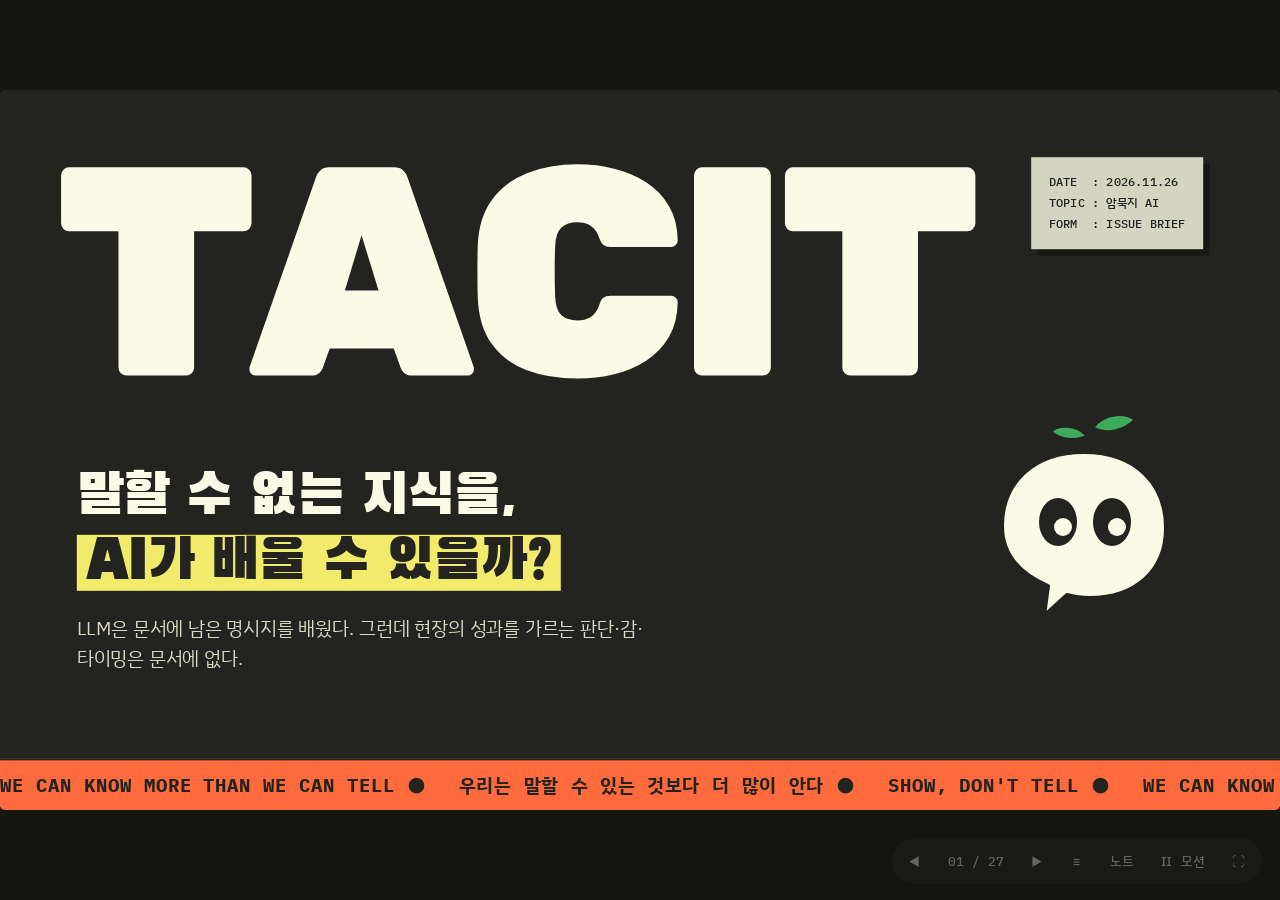
==== deck/index.html @ e3c7f5e5 "Add 암묵지 AI presentation deck 27-slide animated web deck with presenter controls, notes and design br" ====
<!doctype html>
<html lang="ko">
<head>
<meta charset="utf-8">
<meta name="viewport" content="width=device-width, initial-scale=1">
<title>암묵지 AI — 말할 수 없는 지식을 AI가 배울 수 있을까</title>
<link rel="preconnect" href="https://fonts.googleapis.com">
<link rel="preconnect" href="https://fonts.gstatic.com" crossorigin>
<link href="https://fonts.googleapis.com/css2?family=Black+Han+Sans&family=IBM+Plex+Mono:wght@400;500;600&family=IBM+Plex+Sans+KR:wght@400;500;700&family=Rubik:wght@800;900&display=swap" rel="stylesheet">
<link rel="stylesheet" href="deck.css">
</head>
<body>
<div class="frame"><main class="stage" id="stage">

<!-- ===================== 01 COVER ===================== -->
<section class="slide dark cover" aria-label="표지">
  <div class="word" aria-hidden="true"><span class="rise" style="--d:0">T</span><span class="rise" style="--d:1">A</span><span class="rise" style="--d:2">C</span><span class="rise" style="--d:3">I</span><span class="rise" style="--d:4">T</span></div>
  <div class="card pop" style="--d:6">DATE&nbsp;&nbsp;: 2026.11.26<br>TOPIC : 암묵지 AI<br>FORM&nbsp;&nbsp;: ISSUE BRIEF</div>
  <div class="title rise" style="--d:5">
    <h1>말할 수 없는 지식을,<br><span class="hl">AI가 배울 수 있을까?</span></h1>
    <p>LLM은 문서에 남은 명시지를 배웠다. 그런데 현장의 성과를 가르는 판단·감·타이밍은 문서에 없다.</p>
  </div>
  <div class="m ambient bob" data-mascot="cream"></div>
  <div class="ticker"><div class="track ambient marquee">
    <span>WE CAN KNOW MORE THAN WE CAN TELL ●</span><span>우리는 말할 수 있는 것보다 더 많이 안다 ●</span><span>SHOW, DON'T TELL ●</span><span>WE CAN KNOW MORE THAN WE CAN TELL ●</span><span>우리는 말할 수 있는 것보다 더 많이 안다 ●</span><span>SHOW, DON'T TELL ●</span>
  </div></div>
  <aside class="notes"><p><b>여는 말 (1분)</b> — “오늘은 ‘말로 할 수 없는 지식’ 이야기입니다. 자전거 타는 법을 글로만 배울 수 있을까요?”</p><p>캐릭터 ‘무언이’는 입이 없는 말풍선입니다. 알지만 말하지 못하는 지식을 상징합니다.</p><p>→ / Space 로 진행, M 목차, N 노트, P 모션 정지.</p></aside>
</section>

<!-- ===================== 02 MAP ===================== -->
<section class="slide" id="map" data-ch="INDEX" data-cc="var(--ink)" aria-label="목차">
  <div class="kicker rise">INDEX — 타일을 누르면 해당 챕터로 이동합니다</div>
  <h2 class="h2 rise" style="--d:1">오늘의 지도</h2>
  <div class="map-grid">
    <button class="tile rise" style="--d:2;background:var(--green)" data-go="6"><span class="num">01 · CONCEPT</span><span data-icon="book"></span><span class="nm">개념</span><span class="ds">명시지 vs 암묵지, SECI</span><span class="pg">p.06</span></button>
    <button class="tile rise" style="--d:3;background:var(--orange)" data-go="9"><span class="num">02 · WHY NOW</span><span data-icon="drop"></span><span class="nm">왜 지금</span><span class="ds">LLM의 네 가지 한계</span><span class="pg">p.09</span></button>
    <button class="tile rise" style="--d:4;background:var(--yellow)" data-go="12"><span class="num">03 · CASES</span><span data-icon="hand"></span><span class="nm">사례</span><span class="ds">도요타·참치·도예·용접</span><span class="pg">p.12</span></button>
    <button class="tile rise" style="--d:5;background:var(--sky)" data-go="17"><span class="num">04 · VOICES</span><span data-icon="quote"></span><span class="nm">발언</span><span class="ds">나델라·김준하·Autor</span><span class="pg">p.17</span></button>
    <button class="tile rise" style="--d:6;background:var(--plum);color:var(--cream)" data-go="19"><span class="num">05 · CRITIQUE</span><span data-icon="warn"></span><span class="nm">비판</span><span class="ds">‘캡처’라는 말을 의심하기</span><span class="pg">p.19</span></button>
    <button class="tile rise" style="--d:7;background:var(--blue);color:var(--cream)" data-go="22"><span class="num">06 · CLASSROOM</span><span data-icon="board"></span><span class="nm">교실</span><span class="ds">교사의 암묵지와 AI</span><span class="pg">p.22</span></button>
    <button class="tile rise" style="--d:8;background:var(--sage)" data-go="25"><span class="num">07 · WRAP-UP</span><span data-icon="flag"></span><span class="nm">정리</span><span class="ds">영상 가이드 · 미확인 · 요약</span><span class="pg">p.25</span></button>
    <button class="tile rise" style="--d:9;background:var(--ink);color:var(--cream)" data-go="3"><span class="num">00 · START</span><span style="position:absolute;top:14px;right:18px;width:96px" data-mascot="cream"></span><span class="nm">처음부터</span><span class="ds">읽는 법 · 폴라니 · 숫자</span><span class="pg">p.03</span></button>
  </div>
  <aside class="notes"><p>목차는 언제든 <b>M</b> 키나 상단 ‘≡ 목차’ 버튼으로 돌아올 수 있습니다. 질의응답 때 원하는 챕터로 바로 점프하세요.</p></aside>
</section>

<!-- ===================== 03 THREE LAYERS ===================== -->
<section class="slide" data-ch="00 읽는 법" data-cc="var(--ink)" aria-label="세 층위">
  <div class="kicker rise">HOW TO READ</div>
  <h2 class="h2 rise" style="--d:1">먼저, <span class="hl">세 층위</span>를 섞지 마세요</h2>
  <p class="lead rise" style="--d:2;margin-top:14px">‘암묵지 AI’는 아직 표준 학술 용어가 아닙니다. 같은 말이 세 가지 다른 것을 가리킵니다.</p>
  <div class="vcards tall" style="grid-template-columns:repeat(3,1fr);margin-top:30px">
    <div class="vcard" data-step="1"><span class="no">01</span><span class="lab">IDEA</span><div data-icon="book"></div><h3>철학·경영학의 개념</h3><p>폴라니의 ‘말할 수 없는 앎’, 노나카의 SECI 지식경영 모델.</p></div>
    <div class="vcard" data-step="2"><span class="no">02</span><span class="lab">PRODUCT</span><div data-icon="tag"></div><h3>기업 제품·마케팅 카테고리</h3><p>전문가 노하우를 SOP·플레이북으로 바꾼다는 지식 플랫폼들.</p></div>
    <div class="vcard" data-step="3"><span class="no">03</span><span class="lab">LEARNING</span><div data-icon="robot"></div><h3>기계학습의 문제</h3><p>로봇이 시범·영상·센서 데이터로 ‘하는 법’을 배우는 기술.</p></div>
  </div>
  <div class="foot" data-step="4" style="margin-top:26px"><span class="mono" style="font-size:16px;letter-spacing:.1em">이 발표의 출처 표기 →</span><span class="chip v-res">연구</span><span class="chip v-news">보도</span><span class="chip v-self">회사 발표</span><span class="chip v-unk">미확인</span></div>
  <aside class="notes"><p>이 발표 전체에서 가장 중요한 안전장치입니다. “암묵지 AI”라는 말을 들으면 <b>지금 어느 층위 이야기인지</b>부터 묻게 하세요.</p><p>칩 네 가지는 이후 모든 수치·사례 옆에 붙습니다. 특히 노란 ‘회사 발표’는 독립 검증이 없다는 뜻입니다.</p></aside>
</section>

<!-- ===================== 04 POLANYI BILLBOARD ===================== -->
<section class="slide bill" data-ch="00 출발점" data-cc="var(--orange)" aria-label="폴라니">
  <div class="cloud ambient drift" style="top:120px;width:200px;height:54px;animation-delay:-4s"></div>
  <div class="cloud ambient drift" style="top:210px;width:130px;height:40px;animation-delay:-15s;animation-duration:34s"></div>
  <div class="wall"></div>
  <div class="leg" style="left:330px"></div><div class="leg" style="left:880px"></div>
  <div class="ground"></div>
  <div class="poster pop">
    <div class="mono" style="font-size:15px;letter-spacing:.14em;margin-bottom:22px">POLANYI · 1966 · THE TACIT DIMENSION</div>
    <div class="q">“우리는 말할 수 있는 것보다<br>더 많이 안다.”</div>
    <div class="en">We can know more than we can tell.</div>
    <div class="by">— Michael Polanyi</div>
    <div class="m" data-mascot="ink"></div>
  </div>
  <div class="side">
    <div class="note-card" data-step="1"><span class="k">EXAMPLE</span>얼굴 알아보기, 자전거 타기 — <b>할 수는 있지만</b> 규칙으로 다 설명할 수 없는 능력.</div>
    <div class="note-card" data-step="2"><span class="k">POLANYI'S PARADOX</span>경제학자 <b>David Autor</b>가 2014년 ‘폴라니의 역설’로 명명. 자동화가 왜 어려운 일이 있는지 설명하는 틀. <br><span class="chip v-res" style="margin-top:10px">연구 · NBER WP20485</span></div>
  </div>
  <aside class="notes"><p>질문 던지기: “지금 여기서 자전거 타는 법을 말로만 설명해 보실 분?” 말로 하면 ‘균형을 잡는다’ 정도밖에 안 나옵니다.</p><p>이것이 모든 논의의 출발점입니다. LLM은 ‘말해진 것’을 배웠습니다.</p></aside>
</section>

<!-- ===================== 05 STATS ===================== -->
<section class="slide" data-ch="00 지형" data-cc="var(--orange)" aria-label="숫자 네 개">
  <div class="kicker rise">THE LANDSCAPE IN 4 NUMBERS</div>
  <h2 class="h2 rise" style="--d:1">숫자 네 개로 보는 지형 — <span style="opacity:.55">출처 수준과 함께</span></h2>
  <div class="stats">
    <div class="stat" data-step="1" style="background:var(--orange)"><span class="mono" style="font-size:14px;letter-spacing:.12em">TRANSFER</span><div class="big">+34%</div><p>생성형 AI 도입 후 <b>초보 상담사</b>의 시간당 해결 건수 증가. 숙련자는 미미.</p><div class="who">Brynjolfsson 외 · 상담원 5,179명</div><span class="chip v-res">연구 · 시사적 증거</span></div>
    <div class="stat" data-step="2" style="background:var(--sky)"><span class="mono" style="font-size:14px;letter-spacing:.12em">PEAK DATA</span><div class="big">2028</div><p>공개 텍스트 재고와 학습 수요가 만나는 <b>중간값</b> (범위 2026–2032).</p><div class="who">Epoch AI · 약 300조 토큰 추정</div><span class="chip v-res">연구 · 추정</span></div>
    <div class="stat" data-step="3" style="background:var(--yellow)"><span class="mono" style="font-size:14px;letter-spacing:.12em">CRAFT</span><div class="big">85%</div><p>참치 감정 AI와 <b>인간 검사자</b>의 판정 일치율.</p><div class="who">TUNA SCOPE · 2019 PoC</div><span class="chip v-self">회사 발표 · 독립검증 없음</span></div>
    <div class="stat" data-step="4" style="background:var(--sage)"><span class="mono" style="font-size:14px;letter-spacing:.12em">SCALE</span><div class="big">800<small>명</small></div><p>도요타 O-Beya AI 에이전트를 쓰는 <b>파워트레인 엔지니어</b> 규모 (2024.1~).</p><div class="who">Microsoft Source Asia</div><span class="chip v-self">회사 발표</span></div>
  </div>
  <aside class="notes"><p>숫자를 하나씩 공개하며 <b>칩 색깔</b>을 함께 읽어 주세요. +34%와 2028은 연구, 85%와 800명은 회사가 스스로 발표한 수치입니다.</p><p>“같은 숫자라도 누가 말했는지에 따라 무게가 다릅니다.”</p></aside>
</section>

<!-- ===================== 06 CH01 ===================== -->
<section class="slide chapter" style="--c:var(--green)" aria-label="챕터 1 개념">
  <div class="bignum rise">01</div>
  <div class="txt"><div class="kicker rise" style="--d:1">CHAPTER 01 — CONCEPT</div><h2 class="rise" style="--d:2">개념</h2><p class="rise" style="--d:3">명시지와 암묵지는 무엇이 다른가. 그리고 조직 안에서 지식은 어떻게 도는가.</p></div>
  <div class="sw rise" style="--d:4">GREEN · KNOW-HOW</div>
  <div class="m ambient bob" data-mascot="ink"></div>
  <aside class="notes"><p>챕터 1: 개념 정리 (약 6분).</p></aside>
</section>

<!-- ===================== 07 EXPLICIT VS TACIT ===================== -->
<section class="slide" data-ch="01 개념" data-cc="var(--green)" aria-label="명시지와 암묵지">
  <div class="kicker rise">KNOW-THAT vs KNOW-HOW</div>
  <h2 class="h2 rise" style="--d:1">핵심 차이는 <span class="hl">‘문서로 옮길 수 있는가’</span></h2>
  <div class="versus">
    <div class="vside ex" data-step="1"><div data-icon="book"></div><div class="t">명시지<small>EXPLICIT</small></div><div class="sub">지금 LLM이 배우는 것</div>
      <dl><dt>형태</dt><dd>문서, 매뉴얼, 숫자, 규칙, 코드</dd><dt>전달</dt><dd>공유·검색·복사로 바로 퍼진다</dd><dt>LLM</dt><dd>웹·책·문서를 대량 학습 — <b>바로 이 영역</b></dd><dt>비유</dt><dd>“매뉴얼을 다 외운 똑똑한 신입”</dd></dl></div>
    <div class="vside ta" data-step="2"><div data-icon="hand"></div><div class="t">암묵지<small>TACIT</small></div><div class="sub">문서에 남지 않는 것</div>
      <dl><dt>형태</dt><dd>경험, 감, 판단 습관, 신체 감각</dd><dt>전달</dt><dd>옆에서 함께 일하기, 관찰, 도제, 시범</dd><dt>LLM</dt><dd>문서에 없으므로 <b>원칙적으로 학습 데이터에 없음</b></dd><dt>비유</dt><dd>베테랑이 “딱 보면 아는” 판단</dd></dl></div>
    <div class="vs pop" style="--d:3">VS</div>
  </div>
  <div class="foot" data-step="3"><span class="chip v-res">연구 · 초록 수준</span><span>전문가 <b>행동</b>에서 LLM이 암묵지를 꺼낼 수 있는지 실험한 ICIS 2026 논문 — 일반화는 추가 검증 필요</span></div>
  <aside class="notes"><p>왼쪽은 ‘사실로 아는 것(know-that)’, 오른쪽은 ‘하는 법을 아는 것(know-how)’.</p><p>교사 예시: 교육과정 성취기준 = 명시지, 학생 표정을 보고 설명을 바꾸는 순간 = 암묵지.</p><p>비유 출처: ThinkingData 블로그.</p></aside>
</section>

<!-- ===================== 08 SECI ===================== -->
<section class="slide" data-ch="01 개념" data-cc="var(--green)" data-scene="seci" aria-label="SECI 모델">
  <div class="kicker rise">NONAKA · SECI MODEL (1990~)</div>
  <h2 class="h2 rise" style="--d:1">조직에서 지식이 도는 4단계</h2>
  <div class="seci">
    <svg viewBox="0 0 600 600" class="rise" style="--d:2" role="img" aria-label="SECI 순환 도식">
      <g class="q" data-q="s"><path d="M300 300 L300 40 A260 260 0 0 0 40 300Z" fill="#3eaa5c" stroke="#23231f" stroke-width="4"/><text x="160" y="180" text-anchor="middle" font-family="Rubik" font-weight="900" font-size="88" fill="#23231f">S</text><text x="160" y="232" text-anchor="middle" font-family="Black Han Sans" font-size="30" fill="#23231f">공동화</text></g>
      <g class="q" data-q="e"><path d="M300 300 L560 300 A260 260 0 0 0 300 40Z" fill="#ff6b3d" stroke="#23231f" stroke-width="4"/><text x="440" y="180" text-anchor="middle" font-family="Rubik" font-weight="900" font-size="88" fill="#23231f">E</text><text x="440" y="232" text-anchor="middle" font-family="Black Han Sans" font-size="30" fill="#23231f">표출화 ★</text></g>
      <g class="q" data-q="c"><path d="M300 300 L300 560 A260 260 0 0 0 560 300Z" fill="#f2ea6a" stroke="#23231f" stroke-width="4"/><text x="440" y="410" text-anchor="middle" font-family="Rubik" font-weight="900" font-size="88" fill="#23231f">C</text><text x="440" y="462" text-anchor="middle" font-family="Black Han Sans" font-size="30" fill="#23231f">연결화</text></g>
      <g class="q" data-q="i"><path d="M300 300 L40 300 A260 260 0 0 0 300 560Z" fill="#a9d8db" stroke="#23231f" stroke-width="4"/><text x="160" y="410" text-anchor="middle" font-family="Rubik" font-weight="900" font-size="88" fill="#23231f">I</text><text x="160" y="462" text-anchor="middle" font-family="Black Han Sans" font-size="30" fill="#23231f">내면화</text></g>
      <circle cx="300" cy="300" r="282" fill="none" stroke="#23231f" stroke-width="2" stroke-dasharray="3 10"/>
      <circle cx="300" cy="300" r="62" fill="#fbfae6" stroke="#23231f" stroke-width="4"/>
      <text x="300" y="294" text-anchor="middle" font-family="IBM Plex Mono" font-weight="600" font-size="17" fill="#23231f">KNOWLEDGE</text><text x="300" y="318" text-anchor="middle" font-family="IBM Plex Mono" font-weight="600" font-size="17" fill="#23231f">SPIRAL</text>
      <g class="orbit ambient"><circle cx="300" cy="18" r="15" fill="#23231f"/><circle cx="300" cy="18" r="6" fill="#fbfae6"/></g>
    </svg>
    <div class="seci-detail">
      <div class="sd" data-sd="intro"><div class="code" style="font-size:90px">S→E→C→I</div><h3>폴라니의 구분을 지식경영으로</h3><p class="arrow">암묵 ↔ 명시가 나선형으로 순환한다</p><p>노나카 이쿠지로가 만든 틀. 한 단계씩 짚어 보겠습니다.</p></div>
      <div class="sd" data-sd="s"><div class="code" style="color:var(--green)">S</div><h3>공동화 Socialization</h3><p class="arrow">암묵지 → 암묵지</p><p>관찰·모방·실습으로 함께 경험하며 전수하는 단계.</p><div class="eg">예: 신입이 베테랑의 고객 통화에 동석한다.<br><b>AI 도입에서 가장 설계가 비어 있는 단계</b>로 자주 지적된다.</div></div>
      <div class="sd" data-sd="e"><div class="code" style="color:var(--orange)">E ★</div><h3>표출화 Externalization</h3><p class="arrow">암묵지 → 명시지 · 가장 어렵고 핵심</p><p>노하우를 언어·개념·도식으로 꺼내는 단계.</p><div class="eg">예: 베테랑이 “갱신이 위험한 5가지 신호”를 정리한다.<br>단, 비판자들은 이 ‘전환’이 <b>원리상 부분적</b>일 수밖에 없다고 본다.</div></div>
      <div class="sd" data-sd="c"><div class="code" style="color:#b9ae00">C</div><h3>연결화 Combination</h3><p class="arrow">명시지 → 명시지</p><p>문서·데이터를 결합·분류·재편집해 새 명시지를 만드는 단계.</p><div class="eg">예: 신호 목록 + 이탈 데이터를 합쳐 플레이북 제작.<br><b>지금의 LLM·RAG가 가장 잘하는 단계.</b></div></div>
      <div class="sd" data-sd="i"><div class="code" style="color:#3a9ea3">I</div><h3>내면화 Internalization</h3><p class="arrow">명시지 → 암묵지</p><p>실행하며 배우기(learning by doing)로 다시 몸에 익히는 단계.</p><div class="eg">예: 플레이북을 실무에 써보며 감각으로 체득한다.<br>문서가 ‘내 것’이 되는 순간.</div></div>
      <div class="sd" data-sd="all"><h3 style="margin-top:0">유명한 예 — 파나소닉 제빵기</h3><p style="margin-top:14px">X선 비교만으로는 안 되던 반죽을, 개발자가 <b>장인 곁에서 직접 배우며</b> 풀었다는 사례. 공동화 → 표출화의 교과서적 장면.</p><div class="eg" style="background:#f8d9d0"><b>주의</b> — SECI 자체가 논쟁 중. Gourlay(2006)·Tsoukas(2003): 폴라니에게 암묵/명시는 <b>두 형태가 아니라 한 앎의 두 차원</b>이라 완전히 ‘전환’될 수 없다. → 05 비판</div></div>
    </div>
  </div>
  <span data-step="1"></span><span data-step="2"></span><span data-step="3"></span><span data-step="4"></span><span data-step="5"></span>
  <aside class="notes"><p>→ 키를 누를 때마다 S, E, C, I 한 칸씩 밝아지고, 점이 그 구간만 돕니다. 다섯 번째에서 파나소닉 사례와 비판 예고.</p><p>강조점: LLM은 <b>C(연결화)</b>에 강하고, 정작 어려운 것은 <b>E(표출화)</b>와 <b>S(공동화)</b>.</p></aside>
</section>

<!-- ===================== 09 CH02 ===================== -->
<section class="slide chapter" style="--c:var(--orange)" aria-label="챕터 2 왜 지금">
  <div class="bignum rise">02</div>
  <div class="txt"><div class="kicker rise" style="--d:1">CHAPTER 02 — WHY NOW</div><h2 class="rise" style="--d:2">왜 지금</h2><p class="rise" style="--d:3">유행어라서가 아니라, LLM의 구조적 한계 네 가지가 동시에 드러나고 있기 때문.</p></div>
  <div class="sw rise" style="--d:4">ORANGE · NEXT PARADIGM?</div>
  <div class="m ambient bob" data-mascot="ink"></div>
  <aside class="notes"><p>챕터 2 (약 7분). “다음 병목은 암묵지”라는 말이 왜 나오는지.</p></aside>
</section>

<!-- ===================== 10 FOUR REASONS ===================== -->
<section class="slide" data-ch="02 왜 지금" data-cc="var(--orange)" aria-label="네 가지 이유">
  <div class="kicker rise">FOUR STRUCTURAL LIMITS</div>
  <h2 class="h2 rise" style="--d:1">‘다음 패러다임’으로 불리는 네 가지 이유</h2>
  <div class="vcards" style="grid-template-columns:repeat(4,1fr);margin-top:30px">
    <div class="vcard" data-step="1"><span class="no">①</span><span class="lab">FUEL</span><div data-icon="drop"></div><h3>공개 텍스트라는 연료가 유한하다</h3><p>유효 재고 약 300조 토큰, 소진 시점 2026–2032. 수츠케버: “peak data에 도달했다.”</p><p style="margin-top:8px;font-size:17px;opacity:.8">※ ‘AI가 멈춘다’가 아니라 무게중심이 현장·행동 데이터로 이동.</p><div class="src"><span class="chip v-res">Epoch AI</span><span class="chip v-news">보도</span></div></div>
    <div class="vcard" data-step="2"><span class="no">②</span><span class="lab">WORLD</span><div data-icon="globe"></div><h3>말은 잘하지만 세계를 모른다</h3><p>르쿤: 토큰 생성 스케일링만으로는 다음 혁명이 오지 않는다 — <b>세계 모델</b>로 전환 필요.</p><p style="margin-top:8px;font-size:17px;opacity:.8">고양이는 중력을 안다. 모라벡의 역설.</p><div class="src"><span class="chip v-res">AI Magazine 2026</span></div></div>
    <div class="vcard" data-step="3"><span class="no">③</span><span class="lab">CONTEXT</span><div data-icon="chat"></div><h3>병목은 성능이 아니라 ‘맥락’</h3><p>AI가 성과를 못 낸 원인은 모델이 아니라, 피드백을 기억하고 맥락에 적응하지 못하는 것. 암묵지가 빠진 답은 “매번 사람이 손봐야”.</p><div class="src"><span class="chip v-unk">MIT 보고서 2차 인용</span></div></div>
    <div class="vcard" data-step="4"><span class="no">④</span><span class="lab">PHYSICAL</span><div data-icon="arm"></div><h3>화면 밖은 전부 암묵지</h3><p>흙의 상태, 금속의 소리, 반죽의 되기, 용접 불꽃 모양. 굴착기 숙련공의 “지면을 살짝 흔드는” 판단은 매뉴얼로 학습 불가.</p><div class="src"><span class="chip v-news">김준하 · 트렌드비즈</span></div></div>
  </div>
  <aside class="notes"><p>① 연료 고갈 → ② 세계를 모름 → ③ 맥락이 없음 → ④ 몸이 없음. 네 가지가 모두 “문서 밖의 지식”을 가리킨다는 점을 묶어 주세요.</p><p>③의 MIT 수치(‘95% 무성과’)는 국내 2차 글로만 확인되어 <b>미확인</b>입니다.</p></aside>
</section>

<!-- ===================== 11 BARS ===================== -->
<section class="slide" data-ch="02 왜 지금" data-cc="var(--orange)" aria-label="실증 연구">
  <div class="kicker rise">EVIDENCE · GENERATIVE AI AT WORK</div>
  <h2 class="h2 rise" style="--d:1">AI는 숙련자의 ‘감’을 초보에게 옮겼나?</h2>
  <div style="display:grid;grid-template-columns:1fr 430px;gap:50px;margin-top:10px">
    <div>
      <div class="bars" data-step="1">
        <div class="bar"><span class="lab">초보·저숙련</span><div class="track"><div class="fill" style="--w:100%;background:var(--orange)"></div><span class="val">+34%</span></div></div>
        <div class="bar"><span class="lab">전체 평균</span><div class="track"><div class="fill" style="--w:41%;background:var(--yellow)"></div><span class="val">+14%</span></div></div>
        <div class="bar"><span class="lab">숙련자</span><div class="track"><div class="fill" style="--w:3%;background:var(--sage)"></div><span class="val">미미</span></div></div>
      </div>
      <p class="small" style="margin-top:18px;opacity:.75">시간당 해결 건수 변화 · 고객지원 에이전트 5,179명</p>
    </div>
    <div style="display:grid;gap:18px;align-content:start;margin-top:40px">
      <div class="note-card" style="background:var(--sage);font-family:var(--f-mono);font-size:16px;line-height:1.8">STUDY : Generative AI at Work<br>BY&nbsp;&nbsp;&nbsp;&nbsp;: Brynjolfsson · Li · Raymond<br>REF&nbsp;&nbsp;&nbsp;: NBER WP 31161<br>N&nbsp;&nbsp;&nbsp;&nbsp;&nbsp;: 5,179 agents</div>
      <div class="note-card" data-step="2">저자 표현: AI가 숙련자의 <b>“잠재적 암묵지”</b>를 전파했다는 <span class="hl">시사적 증거(suggestive evidence)</span> — 확정 결론이 아님.</div>
      <div data-step="3"><span class="tag-ask">ASK</span><p class="h3" style="margin-top:12px;font-size:30px">왜 숙련자에게는 효과가 미미했을까?</p></div>
    </div>
  </div>
  <aside class="notes"><p>막대가 자라는 동안 잠시 멈춰서 청중이 예상하게 해 보세요.</p><p>질문 후 예상 답: 숙련자는 이미 그 노하우를 갖고 있다 → AI가 ‘상위 상담사의 패턴’을 초보에게 전달한 셈. 원문: “지시가 존재하지 않는 과제도 ML이 학습할 수 있다.”</p></aside>
</section>

<!-- ===================== 12 CH03 ===================== -->
<section class="slide chapter" style="--c:var(--yellow)" aria-label="챕터 3 사례">
  <div class="bignum rise">03</div>
  <div class="txt"><div class="kicker rise" style="--d:1">CHAPTER 03 — CASES</div><h2 class="rise" style="--d:2">사례</h2><p class="rise" style="--d:3"><b class="mono" style="font-size:34px">SHOW, DON'T TELL.</b><br>설명해달라고 하지 말고, 하는 것을 보여주게 하라.</p></div>
  <div class="sw rise" style="--d:4">YELLOW · WHO / WHAT / HOW</div>
  <div class="m ambient bob" data-mascot="ink"></div>
  <aside class="notes"><p>챕터 3 (약 10분). 모든 사례의 공통 원리는 하나: 말이 아니라 <b>행동</b>을 데이터로.</p></aside>
</section>

<!-- ===================== 13 FOUR WAYS ===================== -->
<section class="slide" data-ch="03 사례" data-cc="var(--yellow)" aria-label="캡처 4방식">
  <div class="kicker rise">FOUR WAYS TO “CATCH” IT</div>
  <h2 class="h2 rise" style="--d:1">암묵지를 ‘잡는’ 네 가지 길</h2>
  <div class="ways">
    <div class="way" data-step="1"><div class="hd" style="background:var(--salmon)"><span class="en">01 · INTERVIEW</span><div data-icon="mic"></div><h3>인터뷰</h3><p>AI가 묻고, 판단 기준을 끌어낸다</p></div><ul><li>Tacit(Theoremlabs) — “첫 세 단계와 그 순서를 왜?”</li><li>Blockbrain — Tacit-to-Digital</li><li>Workait — 전문가 ‘AI Worker’</li></ul></div>
    <div class="way" data-step="2"><div class="hd" style="background:var(--yellow)"><span class="en">02 · TRACE</span><div data-icon="steps"></div><h3>궤적</h3><p>실제 일한 흔적에서 패턴을 뽑는다</p></div><ul><li>채널톡 — 1–2년 상담 흐름 → SOP 초안</li><li>도요타 — 대화 이력 + 전문가 리뷰</li><li>나델라 — “인간의 작업 궤적”</li></ul></div>
    <div class="way" data-step="3"><div class="hd" style="background:var(--green)"><span class="en">03 · DEMO</span><div data-icon="eye"></div><h3>시범</h3><p>보여준 행동을 따라 배운다</p></div><ul><li>모방학습 · 역강화학습(IRL)</li><li>사람이 문 여는 영상 → 로봇 학습</li><li>참치 장인 판정 + 꼬리 단면 사진</li></ul></div>
    <div class="way" data-step="4"><div class="hd" style="background:var(--sky)"><span class="en">04 · SENSOR</span><div data-icon="wave"></div><h3>센서</h3><p>몸의 감각을 수치로 기록한다</p></div><ul><li>CrafTouch — 손·팔의 촉감·힘</li><li>용접 각도·속도·재질별 판단</li><li>2D/3D 비전 검사</li></ul></div>
  </div>
  <p class="small" data-step="5" style="margin-top:22px"><span class="tag-ask" style="font-size:14px;padding:7px 10px;margin-right:10px">NOTE</span>어느 방식도 암묵지 ‘그 자체’를 옮기진 않는다 — 기록된 흔적, 행동 모방, 부분적 언어화일 뿐. → 05 비판</p>
  <aside class="notes"><p>이 네 칸이 이후 사례를 읽는 렌즈입니다. 사례가 나올 때마다 “이건 어느 칸?” 하고 물어보세요.</p><p>보너스: RLHF는 ‘비교 판단’이라는 다섯 번째 우회로 (p.16).</p></aside>
</section>

<!-- ===================== 14 GLOBAL CASES ===================== -->
<section class="slide" data-ch="03 사례" data-cc="var(--yellow)" aria-label="해외 사례">
  <div class="kicker rise">CASE FILES · GLOBAL</div>
  <h2 class="h2 rise" style="--d:1">은퇴하는 전문가, 10년 수련의 눈, 300년 공방의 손</h2>
  <div class="icards">
    <div class="icard" data-step="1"><div class="top"><div data-icon="gear"></div><div class="chips"><span class="chip v-self">회사 발표</span></div></div><h3>도요타 O-Beya</h3>
      <dl class="meta"><dt>WHAT :</dt><dd>파워트레인 개발용 AI 에이전트 9종(진동·연비·규제)의 ‘큰 방’</dd><dt>HOW :</dt><dd>베테랑의 설계 보고서·<b>손글씨 문서</b>까지 투입, 대화 이력과 전문가 리뷰를 재학습</dd><dt>SCALE :</dt><dd>엔지니어 약 800명 (2024.1~)</dd><dt>WAY :</dt><dd>궤적</dd></dl>
      <div class="quote">“전문가가 은퇴하면 지식이 사라진다. 그걸 막는 것이 미션.” — 오니시 겐지</div></div>
    <div class="icard" data-step="2" style="background:var(--sky)"><div class="top"><div data-icon="fish"></div><div class="chips"><span class="chip v-self">주관사 발표</span></div></div><h3>TUNA SCOPE</h3>
      <dl class="meta"><dt>WHAT :</dt><dd>참치 꼬리 단면을 보고 품질을 판정하는 <b>최소 10년 수련</b>의 ‘눈 감정’</dd><dt>HOW :</dt><dd>장인의 등급 판정 + 꼬리 단면 사진 → 이미지 딥러닝</dd><dt>RESULT :</dt><dd>인간 검사자와 85% 일치 (2019 PoC)</dd><dt>WAY :</dt><dd>시범</dd></dl>
      <div class="quote">장인 본인도 기준을 언어화하기 어렵다고 밝힘. 독립 검증 미확인.</div></div>
    <div class="icard" data-step="3" style="background:#f6c9bb"><div class="top"><div data-icon="pot"></div><div class="chips"><span class="chip v-news">대학 보도</span></div></div><h3>CrafTouch</h3>
      <dl class="meta"><dt>WHAT :</dt><dd>300년 역사 오키나와 쓰보야 도예 공방의 기술 전승</dd><dt>HOW :</dt><dd>웨어러블 햅틱 센서로 손·팔의 <b>촉감·힘</b> 기록 → 타인에게 재생 + 로봇 아바타</dd><dt>WHERE :</dt><dd>2025 오사카·간사이 엑스포 전시</dd><dt>WAY :</dt><dd>센서</dd></dl>
      <div class="quote">“언어화할 수 없는 기술과 감각”을 측정 대상으로 명시.</div></div>
  </div>
  <aside class="notes"><p>세 사례를 앞 장의 네 칸에 대응시켜 보세요: 도요타=궤적, 참치=시범, 도예=센서.</p><p>수치는 모두 자기 보고. 특히 TUNA 85%는 2019년 개념검증 단계의 주관사 발표입니다.</p></aside>
</section>

<!-- ===================== 15 KOREA ===================== -->
<section class="slide" data-ch="03 사례" data-cc="var(--yellow)" aria-label="한국 사례">
  <div class="kicker rise">CASE FILES · KOREA</div>
  <h2 class="h2 rise" style="--d:1">한국: 제조 숙련공의 ‘감’이 전략 자산이 되다</h2>
  <div class="icards">
    <div class="icard" data-step="1" style="background:var(--yellow)"><div class="top"><div data-icon="spark"></div><div class="chips"><span class="chip v-news">MTN 보도</span></div></div><h3>제조 암묵지 사업 · HD현대중공업</h3>
      <dl class="meta"><dt>WHY :</dt><dd>숙련공 부족·기술 소실 대응</dd><dt>SCALE :</dt><dd>10개 업종, 30개 컨소시엄</dd><dt>HOW :</dt><dd>용접 숙련공의 각도·속도·재질별 판단 데이터화 → 로봇 실증 + 비전 검사</dd></dl>
      <div class="quote">용접 = 금형 모양·두께마다 전류·전압을 순간 판단으로 조절하는 일.</div></div>
    <div class="icard" data-step="2" style="background:#bfe5c8"><div class="top"><div data-icon="headset"></div><div class="chips"><span class="chip v-unk">성과 수치 미확인</span></div></div><h3>채널톡</h3>
      <dl class="meta"><dt>WHAT :</dt><dd>고객 상담 데이터 기반 AI</dd><dt>HOW :</dt><dd>상담사들의 지난 1–2년 상담 흐름에서 노하우를 뽑아 <b>상담 SOP 자동 초안</b></dd><dt>WAY :</dt><dd>궤적 — 문서가 아니라 실제 상담 궤적</dd></dl>
      <div class="quote">EO Korea 인터뷰: 도메인 지식·현장 이해가 생존 전략.</div></div>
    <div class="icard" data-step="3"><div class="top"><div data-icon="flag"></div><div class="chips"><span class="chip v-news">보도</span></div></div><h3>전략 담론</h3>
      <dl class="meta"><dt>임종인 :</dt><dd>수십 년 제조업 암묵지를 피지컬 AI에 (코리아타임스, 11.04)</dd><dt>하정우 :</dt><dd>현장 암묵지 데이터화 → 피지컬 AI·산업 AX</dd><dt>구윤철 :</dt><dd>『AI 코리아』 — 조선 용접을 대표 예로</dd></dl>
      <div class="quote">크몽 AX·ThinkingData: “병목은 데이터 양이 아니라 암묵지” — 확산 신호이자 <b>마케팅 언어화</b>의 신호.</div></div>
  </div>
  <aside class="notes"><p>한국 맥락의 핵심은 <b>제조·조선 용접</b>. 정책 담론이 빠르게 늘고 있지만 대부분 보도 단계입니다.</p><p>세 번째 카드의 마지막 문장을 다음 챕터(비판)로 가는 다리로 쓰세요.</p></aside>
</section>

<!-- ===================== 16 TECHNIQUES ===================== -->
<section class="slide" data-ch="03 사례" data-cc="var(--yellow)" aria-label="학습 기술">
  <div class="kicker rise">UNDER THE HOOD</div>
  <h2 class="h2 rise" style="--d:1">말 대신 행동·비교로 배우는 세 가지 기술</h2>
  <div class="techs">
    <div class="tech" data-step="1"><div data-icon="hand"></div><span class="en">IMITATION LEARNING</span><h3>모방학습</h3>
      <div class="flow"><span class="box">전문가<br>시범</span><span class="ln"><i class="pk ambient travel"></i></span><span class="box">그대로<br>따라하기</span></div>
      <p>상태–행동 쌍을 지도학습. 매끄러움·안전처럼 <b>글로 쓰기 어려운 제약</b>이 시범에 담긴다.</p>
      <div class="pm"><span><b>약점</b>상황이 바뀌면 오차가 누적(compounding error)</span></div></div>
    <div class="tech" data-step="2" style="background:#dcefe0"><div data-icon="eye"></div><span class="en">INVERSE RL</span><h3>역강화학습</h3>
      <div class="flow"><span class="box">전문가<br>행동</span><span class="ln"><i class="pk ambient travel"></i></span><span class="box">“왜?”<br>보상 추론</span></div>
      <p>행동을 복사하지 않고, 그 행동을 최적으로 만드는 <b>보상함수를 역추론</b> → 새 상황에도 일반화.</p>
      <div class="pm"><span><b>예</b>Google XIRL, 사람이 문 여는 영상만으로 로봇이 학습(Sermanet 외)</span></div></div>
    <div class="tech" data-step="3" style="background:#fbf6c4"><div data-icon="compare"></div><span class="en">RLHF</span><h3>사람 피드백 강화학습</h3>
      <div class="flow"><span class="box">A vs B<br>선택</span><span class="ln"><i class="pk ambient travel"></i></span><span class="box">보상<br>모델</span></div>
      <p>‘좋은 답’의 규칙은 못 써도, 둘 중 나은 쪽은 즉시 고른다. 암묵지를 <b>언어화 없이 비교로 우회 수집</b>.</p>
      <div class="pm"><span><b>출처</b><span class="chip v-unk">해설 기반 · 원논문 직접 확인 안 함</span></span></div></div>
  </div>
  <aside class="notes"><p>세 기술의 공통점: <b>“설명해 주세요”</b>를 요구하지 않는다. 시범을 보이거나, 둘 중 하나를 고르기만 하면 된다.</p><p>교실 연결: 학생이 ‘좋은 글’을 정의는 못 해도 두 글 중 나은 것은 고를 수 있다 → 루브릭 이전의 판단.</p></aside>
</section>

<!-- ===================== 17 CH04 ===================== -->
<section class="slide chapter" style="--c:var(--sky)" aria-label="챕터 4 발언">
  <div class="bignum rise">04</div>
  <div class="txt"><div class="kicker rise" style="--d:1">CHAPTER 04 — VOICES</div><h2 class="rise" style="--d:2">발언</h2><p class="rise" style="--d:3">누가, 무슨 말을 했나.<br><span style="font-size:22px;opacity:.75">※ “tacit knowledge is the next frontier”라는 정확한 원문은 <b>미확인</b> — 취지가 같은 발언만 소개합니다.</span></p></div>
  <div class="sw rise" style="--d:4">SKY · QUOTES</div>
  <div class="m ambient bob" data-mascot="ink"></div>
  <aside class="notes"><p>챕터 4 (약 4분). 인터넷에 도는 그럴듯한 ‘명언’을 그대로 쓰지 않는 태도 자체를 보여 주세요.</p></aside>
</section>

<!-- ===================== 18 QUOTES ===================== -->
<section class="slide" data-ch="04 발언" data-cc="var(--sky)" aria-label="주요 발언">
  <div class="kicker rise">WHO SAID WHAT</div>
  <h2 class="h2 rise" style="--d:1">CEO · 교수 · 경제학자의 네 문장</h2>
  <div class="quotes">
    <div class="qcard" data-step="1" style="background:var(--sky)"><div class="mk">“</div><blockquote>기업의 암묵지란 기업이 고유하게 일하는 방식, 판단하는 방식, <b>취향(taste)</b>을 갖는 방식이다.</blockquote><div class="who">SATYA NADELLA · Microsoft CEO</div><div class="ctx">Possible 팟캐스트 — 인간의 작업 궤적으로 추출해 가중치에 인코딩. IP로 지킬지 유출할지 결정해야.</div></div>
    <div class="qcard" data-step="2" style="background:var(--sage)"><div class="mk">“</div><blockquote>회사의 미래는 그 회사 고유의 파운데이션 모델 — 본질적으로 <b>암묵지를 포착한 모델</b> — 을 갖는 것이다.</blockquote><div class="who">SATYA NADELLA · Stripe Cheeky Pint</div><div class="ctx">암묵지는 사람 머릿속에도, 회사 고유의 가중치 속에도 복리로 쌓인다.</div></div>
    <div class="qcard" data-step="3" style="background:var(--yellow)"><div class="mk">“</div><blockquote>피지컬 AI의 관건은 데이터화돼 있지 않은 노하우, 즉 <b>암묵지를 어떻게 데이터화하느냐</b>.</blockquote><div class="who">김준하 · GIST 교수 · 티타임즈TV</div><div class="ctx">숙련공에게 임금피크제가 아니라 인센티브를. AI의 위험 행동을 사람이 제지하는 ‘권한 설계’가 핵심.</div></div>
    <div class="qcard" data-step="4" style="background:var(--ink);color:var(--cream)"><div class="mk">“</div><blockquote>적응력·상식·창의성을 요하는 과제에서 기계로 사람을 대체하는 도전은 <b>여전히 막대하다</b>.</blockquote><div class="who">DAVID AUTOR · MIT · 2014</div><div class="ctx">‘폴라니의 역설’을 명명한 논문. 원래 논지는 낙관이 아니라 <b>자동화 과장에 대한 경고</b>.</div></div>
  </div>
  <aside class="notes"><p>대비를 보여 주세요: 나델라(기업 전략) · 김준하(노동·권한) · Autor(경고).</p><p>Autor는 자주 ‘AI 낙관론’ 근거로 잘못 인용됩니다. 원래 메시지는 반대입니다.</p></aside>
</section>

<!-- ===================== 19 CH05 ===================== -->
<section class="slide chapter inv" style="--c:var(--plum)" aria-label="챕터 5 비판">
  <div class="bignum rise">05</div>
  <div class="txt"><div class="kicker rise" style="--d:1">CHAPTER 05 — CRITIQUE</div><h2 class="rise" style="--d:2">비판</h2><p class="rise" style="--d:3">‘캡처’라는 말을 의심해야 하는 이유.<br>회의론은 부록이 아니라 이 주제의 본질이다.</p></div>
  <div class="sw rise" style="--d:4">PLUM · HANDLE WITH CARE</div>
  <div class="m ambient bob" data-mascot="cream"></div>
  <aside class="notes"><p>챕터 5 (약 7분). 폴라니 본인의 이론이 ‘완전한 전환’을 부정한다는 점이 핵심.</p></aside>
</section>

<!-- ===================== 20 CRITIQUE ===================== -->
<section class="slide dark" data-ch="05 비판" data-cc="var(--salmon)" aria-label="비판 네 가지">
  <div class="kicker rise">FOUR OBJECTIONS</div>
  <h2 class="h2 rise" style="--d:1">네 가지 반론</h2>
  <div class="crit">
    <div>
      <div class="coin-wrap rise" style="--d:2"><div class="coin ambient flip"><div class="face a"><div><b>초점적 자각</b><small>FOCAL — 지금 보는 것</small></div></div><div class="face b"><div><b>보조적 자각</b><small>SUBSIDIARY — 기대고 있는 것</small></div></div></div></div>
      <p class="coin-cap rise" style="--d:3">암묵/명시는 두 <b>형태</b>가 아니라<br>한 앎의 두 <b>차원</b> — “동전의 양면”</p>
    </div>
    <div class="rows">
      <div class="row" data-step="1"><span class="n">1</span><div><h3>암묵지는 ‘전환’되지 않는다</h3><p>Gourlay·Tsoukas: 노나카는 폴라니를 오독했다. Philipson(2026): 프롬프팅은 <b>부분적 표출화</b>일 뿐, 암묵적 앎은 “주의를 기울이는 방식”이다.</p></div></div>
      <div class="row" data-step="2"><span class="n">2</span><div><h3>“AI는 암묵지를 가질 수 없다” — 그리고 반론</h3><p>학습 데이터 = 이미 기록된 것 = 정의상 명시지(에세이). 반론: Brynjolfsson 연구·모방학습처럼 <b>행동 패턴으로 접근</b>은 가능.</p></div></div>
      <div class="row" data-step="3"><span class="n">3</span><div><h3>마케팅 과장인가?</h3><p>직접 비판 기사는 <span class="chip v-unk">미확인</span> 정황은 있다: 기존 제품의 ‘암묵지’ 리브랜딩, 자기 보고 수치, 논쟁적인 동사 ‘캡처’.</p></div></div>
      <div class="row" data-step="4"><span class="n">4</span><div><h3>기술 문제이자 <span style="color:var(--yellow)">소유권</span> 문제</h3><p>김준하: 동의·보상 없는 자산화는 착취 논란. 나델라: 외부 모델사로 유출되면 경쟁 우위가 넘어간다.</p></div></div>
    </div>
  </div>
  <aside class="notes"><p>동전이 돌아가는 동안: “자전거를 탈 때 우리는 페달(초점)에 집중하지만 균형 감각(보조)에 기대고 있습니다. 둘을 떼어 문서로 옮길 수 있을까요?”</p><p>2번은 ‘전혀 불가능 vs 완전 가능’의 양자택일이 아니라는 점으로 다음 장 연결.</p></aside>
</section>

<!-- ===================== 21 REFRAME ===================== -->
<section class="slide reframe" data-ch="05 비판" data-cc="var(--plum)" aria-label="질문 바꾸기">
  <div class="kicker rise">REFRAME THE QUESTION</div>
  <div class="strike rise" style="--d:1">AI가 암묵지를 배울 수 있다 / 없다?</div>
  <h2 class="h2 rise" style="--d:2;margin-top:8px">질문을 세 개로 쪼개면 보인다</h2>
  <div class="qs">
    <div class="qbox" data-step="1" style="background:var(--yellow)"><span class="p">Q1 · LAYER</span><div class="w">어느 층위가?</div><p>해리 콜린스의 3분류 — <b>관계적</b>(말할 수 있지만 안 한 것) · <b>체성적</b>(몸에 밴 것) · <b>집단적</b>(공동체에 있는 것)</p></div>
    <div class="qbox" data-step="2" style="background:var(--sky)"><span class="p">Q2 · METHOD</span><div class="w">어떤 방식으로?</div><p>인터뷰 · 궤적 · 시범 · 센서 — 방식마다 옮겨지는 것과 사라지는 것이 다르다.</p></div>
    <div class="qbox" data-step="3" style="background:var(--salmon)"><span class="p">Q3 · OWNERSHIP</span><div class="w">누구의 소유로?</div><p>숙련공·교사의 노하우가 데이터가 될 때 동의·보상·권한은 누가 설계하나.</p></div>
  </div>
  <div class="does" data-step="4">오늘날 ‘암묵지 캡처’ 제품이 실제로 하는 일 → <b>① 기록된 흔적의 재조합</b> · <b>② 시범·행동 모방</b> · <b>③ 인터뷰를 통한 부분적 언어화</b>. 셋 다 유용하지만, 폴라니 의미의 암묵지 ‘그 자체’는 아니다.</div>
  <aside class="notes"><p>이 장이 발표의 논리적 결론입니다. 이후 교실 챕터는 이 세 질문을 교사에게 적용하는 것.</p><p>콜린스 3분류의 괄호 설명은 발표자 보충 설명입니다(원자료는 명칭만 제시).</p></aside>
</section>

<!-- ===================== 22 CH06 ===================== -->
<section class="slide chapter inv" style="--c:var(--blue)" aria-label="챕터 6 교실">
  <div class="bignum rise">06</div>
  <div class="txt"><div class="kicker rise" style="--d:1">CHAPTER 06 — CLASSROOM</div><h2 class="rise" style="--d:2">교실</h2><p class="rise" style="--d:3">교사의 암묵지는 이 주제의 축소판이다.<br>확인된 연구는 ‘대체’보다 ‘보완’을 말한다.</p></div>
  <div class="sw rise" style="--d:4">BLUE · TEACHER'S HAND</div>
  <div class="m ambient bob" data-mascot="cream"></div>
  <aside class="notes"><p>챕터 6 (약 8분). 이제 우리 이야기입니다.</p></aside>
</section>

<!-- ===================== 23 TEACHER TACIT ===================== -->
<section class="slide" data-ch="06 교실" data-cc="var(--blue)" aria-label="교사의 암묵지">
  <div class="kicker rise">THE TEACHER'S TACIT KNOWLEDGE</div>
  <h2 class="h2 rise" style="--d:1">지도안은 누구나 구한다. <span class="hl">타이밍</span>은 못 구한다.</h2>
  <div class="class">
    <div class="desk rise" style="--d:2">
      <div class="book"><b>EXPLICIT · 누구나 구함</b>교과서 · 지도안 · 성취기준 · 평가 기준표</div>
      <div class="m ambient bob" data-mascot="ink"></div>
      <span class="sticker pop" style="--d:4;left:330px;top:120px;background:var(--yellow)">표정으로 막힘 읽기</span>
      <span class="sticker pop" style="--d:5;left:360px;top:270px;background:var(--sky)">질문 던질 타이밍</span>
      <span class="sticker pop" style="--d:6;left:40px;top:410px;background:var(--salmon)">칭찬·지적의 수위</span>
      <span class="sticker pop" style="--d:7;left:300px;top:470px;background:#bfe5c8">학급 분위기 전환</span>
    </div>
    <div class="res">
      <div class="rcard" data-step="1" style="background:var(--paper)"><h3>교사–AI 보완성</h3><span class="chip v-res">연구</span><p>Aaviksoo &amp; Tammets: 교사의 교육적 추론·맥락 인식·윤리적 판단이 AI 산출물을 적응·제약한다. 보완성은 교사가 AI를 <b>비판적으로 조절할 때</b> 더 분명. Kramer 외도 ‘대체 서사’를 넘어서자고 제안.</p></div>
      <div class="rcard" data-step="2" style="background:var(--paper)"><h3>프롬프팅 = 성찰적 표출화</h3><span class="chip v-res">이론적 가설</span><p>MDPI Electronics(2026): 효과적인 프롬프팅은 <b>교육적 사고를 밖으로 꺼내는 행위</b>. 저자 스스로 실증 검증이 필요하다고 명시.</p></div>
      <div class="rcard" data-step="3" style="background:var(--paper)"><h3>교실은 ‘암묵적 지혜’가 생기는 곳</h3><span class="chip v-res">연구 · 45세션</span><p>Nong(2025): AI가 명시지 전달을 효율화할수록 지식 파편화도 커졌다. 교사 역할은 전달자 → <b>지혜 촉진자</b>. ‘전문가 맹점’ 때문에 베테랑은 자기 노하우를 설명하기 어렵다.</p></div>
    </div>
  </div>
  <aside class="notes"><p>청중에게: “여러분이 신규 때 몰랐는데 지금은 ‘딱 보면 아는’ 것 하나만 떠올려 보세요.”</p><p>전문가 맹점(expert blindness): Benjamin Keep 영상 참고 — 전문가는 지식을 덩어리로 자동 처리해 초보자의 빈틈을 못 본다.</p></aside>
</section>

<!-- ===================== 24 PRACTICE ===================== -->
<section class="slide" data-ch="06 교실" data-cc="var(--blue)" aria-label="실천 포인트">
  <div class="kicker rise">WHAT WE CAN DO</div>
  <h2 class="h2 rise" style="--d:1">연구 범위 안에서 나오는 실천 포인트 셋</h2>
  <div class="prac">
    <div class="pr" data-step="1"><span class="n" style="color:var(--green)">01</span><div><h3>‘이관’보다 <span class="hl">언어화 루틴</span></h3><p>교사의 암묵지를 AI에 옮기려 하기보다, 수업 후 회고 기록·프롬프트-수정 이력을 쌓는 것이 현실적인 표출화.</p></div></div>
    <div class="pr" data-step="2"><span class="n" style="color:var(--orange)">02</span><div><h3>‘교사의 손’을 남겨 두기</h3><p>AI가 만든 수업안을 맥락에 맞게 <b>고치는 행위 자체</b>가 암묵지가 작동하는 지점. 자동화에서 이 손을 빼면 전문성이 소실될 수 있다.</p></div></div>
    <div class="pr" data-step="3"><span class="n" style="color:var(--blue)">03</span><div><h3>사람 인프라 — 함께 겪고, 꺼내기</h3><p>교사 간 사례·시행착오·학생 반응 공유 연수는 SECI의 공동화·표출화에 해당 (예: 경기 CLASS LAB). <span class="chip v-unk">‘암묵지’와 직접 연결한 공식 설명은 미확인</span></p></div></div>
  </div>
  <div class="ask" data-step="4"><span class="tag-ask">ASK · 3분 토론</span><p>내 수업에서 ‘딱 보면 아는’ 순간은 언제인가?<br>그것을 AI에게 <span style="color:var(--yellow)">말하지 않고 보여줄</span> 방법이 있을까?</p></div>
  <aside class="notes"><p>토론 진행: 짝과 2분 → 전체 공유 1분. 나온 답을 p.13의 네 칸(인터뷰·궤적·시범·센서)에 분류해 보면 앞 내용과 연결됩니다.</p></aside>
</section>

<!-- ===================== 25 VIDEOS ===================== -->
<section class="slide" data-ch="07 정리" data-cc="var(--sage)" aria-label="영상 가이드">
  <div class="kicker rise">WATCH LIST · 직접 열어 확인한 영상 (2026-11-26 기준)</div>
  <h2 class="h2 rise" style="--d:1">수업에서 틀기 좋은 순서</h2>
  <div class="route">
    <svg class="path" viewBox="0 0 1408 600" aria-hidden="true"><path d="M200 290 C 200 420, 380 440, 500 430 L 900 430 C 960 430, 960 300, 1008 300" fill="none" stroke="#23231f" stroke-width="3" stroke-dasharray="4 12" stroke-linecap="round"/></svg>
    <div class="walker ambient walk" style="position:absolute;left:0;top:0;width:22px;height:22px;margin:-11px 0 0 -11px;border-radius:50%;background:var(--orange);border:3px solid var(--ink);offset-path:path('M200 290 C 200 420, 380 440, 500 430 L 900 430 C 960 430, 960 300, 1008 300')"></div>
    <div class="stop" data-step="1" style="left:0;top:0"><span class="lv">STEP 1 · 입문 (12분)</span>
      <a class="yt" style="--c:var(--sky)" href="https://www.youtube.com/watch?v=YBYhgidSZ2g" target="_blank" rel="noopener"><span class="th"><i>12:04</i></span><span><b>The Invisible Knowledge Problem</b><span>Vicky Zhao · 영어 대중 해설</span></span></a>
      <a class="yt" style="--c:var(--green)" href="https://www.youtube.com/watch?v=jRc67mW1LKI" target="_blank" rel="noopener"><span class="th"><i>12:02</i></span><span><b>Tacit Knowledge — 전문가 맹점</b><span>Benjamin Keep · 교육과 직결</span></span></a></div>
    <div class="stop" data-step="2" style="left:500px;top:300px"><span class="lv">STEP 2 · 한국 맥락</span>
      <a class="yt" style="--c:var(--orange)" href="https://www.youtube.com/watch?v=MCf2UJkvPCo" target="_blank" rel="noopener"><span class="th"><i>31:31</i></span><span><b>피지컬AI 마지막 단추는 암묵지다</b><span>티타임즈TV · 김준하 GIST 교수</span></span></a>
      <a class="yt" style="--c:var(--yellow)" href="https://www.youtube.com/watch?v=fPH4-YXirsc" target="_blank" rel="noopener"><span class="th"><i>EO</i></span><span><b>AX 고민하는 대표님들 — 채널톡 CAIO</b><span>EO Korea · 상담 데이터 암묵지화</span></span></a></div>
    <div class="stop" data-step="3" style="left:1008px;top:150px"><span class="lv">STEP 3 · 비판적 읽기</span>
      <a class="yt" style="--c:var(--plum)" href="https://www.youtube.com/watch?v=BmyB-4S9QuY" target="_blank" rel="noopener"><span class="th"><i>33:43</i></span><span><b>Avenging Polanyi's Revenge</b><span>Kambhampati · ICML 2023 기조강연</span></span></a>
      <a class="yt" style="--c:var(--salmon)" href="https://www.youtube.com/watch?v=L1zjQBImx44" target="_blank" rel="noopener"><span class="th"><i>57:12</i></span><span><b>Polanyi vs. Planning</b><span>Kambhampati · ICAPS 2020</span></span></a>
      <a class="yt" style="--c:var(--sage)" href="https://www.youtube.com/watch?v=L2OPYYthw4c" target="_blank" rel="noopener"><span class="th"><i>1:20:31</i></span><span><b>Satya Nadella · Cheeky Pint</b><span>31:35 ‘Data sovereignty’ 부근</span></span></a></div>
  </div>
  <aside class="notes"><p>카드를 클릭하면 새 탭으로 유튜브가 열립니다(인터넷 필요).</p><p>권장 구성: 입문 12분 → 한국 맥락 → 비판적 읽기로 균형. ‘암묵지 AI’ 숏폼·릴스는 검증 부족으로 제외했습니다.</p></aside>
</section>

<!-- ===================== 26 UNVERIFIED ===================== -->
<section class="slide" data-ch="07 정리" data-cc="var(--salmon)" aria-label="미확인 목록" style="background:var(--sage)">
  <div class="kicker rise">BEFORE YOU QUOTE</div>
  <h2 class="h2 rise" style="--d:1">확인되지 않은 것을 확인된 것처럼 쓰지 않기</h2>
  <div class="unv">
    <div class="uv rise" style="--d:2"><span class="bx">?</span><div><h3>“tacit knowledge is the next frontier”</h3><p>정확한 원문 문구의 원출처를 찾지 못함. 취지가 같은 발언만 확인.</p></div></div>
    <div class="uv rise" style="--d:3"><span class="bx">?</span><div><h3>“암묵지 AI = 과장된 마케팅 용어” 기사</h3><p>특정 매체·필자를 지목할 수 있는 직접 비판 기사는 미확인.</p></div></div>
    <div class="uv rise" style="--d:4"><span class="bx">?</span><div><h3>업체 성과의 독립 검증</h3><p>TUNA 85%, Workait·Blockbrain 수치·투자 정보는 주관사 발표·제3자 프로필 기반.</p></div></div>
    <div class="uv rise" style="--d:5"><span class="bx">?</span><div><h3>RLHF 원논문 직접 확인</h3><p>InstructGPT 등 원논문 대신 해설 출처로 갈음.</p></div></div>
    <div class="uv rise" style="--d:6"><span class="bx">?</span><div><h3>MIT ‘생성형 AI 투자 95% 무성과’</h3><p>국내 2차 글을 통한 인용으로만 확인, 원보고서 대조 안 됨.</p></div></div>
    <div class="uv rise" style="--d:7"><span class="bx">?</span><div><h3>한국 교사의 암묵지 국내 연구</h3><p>이번 검색 범위에서 확인 못함 — 해외 연구와 연수 보도로 대체.</p></div></div>
  </div>
  <aside class="notes"><p>이 장 자체가 하나의 수업 모델입니다. “AI 시대의 정보 리터러시 = 모르는 것을 모른다고 표시하는 능력.”</p></aside>
</section>

<!-- ===================== 27 CLOSING ===================== -->
<section class="slide dark closing" data-ch="ONE-LINE SUMMARY" data-cc="var(--yellow)" aria-label="마무리">
  <div class="dotm ambient march rise" style="--d:3" data-mascot="dots"></div>
  <p class="pre rise" style="--d:0">진짜 질문은 <s>“AI가 사람의 감을 복사할 수 있는가”</s>가 아니라,</p>
  <p class="main rise" style="--d:1"><em>어느 층위</em>의 지식이,<br><em class="o">어떤 방식</em>으로,<br><em class="s">누구의 소유</em>로 옮겨지는가.</p>
  <div class="end rise" style="--d:4"><span>THANK YOU</span><span>Q&amp;A</span><span style="opacity:.6">원자료: 암묵지 AI 조사 정리 (2026-11-26)</span></div>
  <aside class="notes"><p>마무리 멘트: “오늘 들은 내용 중 ‘딱 보면 아는’ 것이 하나라도 생겼다면, 그게 바로 암묵지입니다.”</p><p>질의응답 중 특정 챕터로 가려면 M → 타일 클릭.</p></aside>
</section>

</main></div>

<nav class="ctrl" aria-label="발표 조작">
  <button id="bPrev" aria-label="이전">◀</button>
  <span class="count" id="count">01 / 27</span>
  <button id="bNext" aria-label="다음">▶</button>
  <button id="bMap" aria-label="목차">≡</button>
  <button id="bNotes" aria-pressed="false" aria-label="발표자 노트">노트</button>
  <button id="bMotion" aria-pressed="false" aria-label="모션 정지">Ⅱ 모션</button>
  <button id="bFull" aria-label="전체화면">⛶</button>
</nav>
<div class="progress" id="progress"></div>
<div class="notes-panel" id="notesPanel" role="region" aria-label="발표자 노트"><h4>PRESENTER NOTES</h4><div class="body"></div></div>
<script src="deck.js"></script>
</body>
</html>
---- deck/deck.css ----
/* ===== Tokens (Juice-inspired palette) ===== */
:root{
  --ink:#23231f; --ink2:#3a3a33; --cream:#fbfae6; --paper:#f3f0d8; --sage:#d4d5c1;
  --sky:#a9d8db; --orange:#ff6b3d; --yellow:#f2ea6a; --green:#3eaa5c; --plum:#6b2f45;
  --salmon:#f4a08c; --blue:#2e66d9; --grey:#a7a7a2;
  --f-disp:'Black Han Sans','IBM Plex Sans KR',sans-serif;
  --f-word:'Rubik','Black Han Sans',sans-serif;
  --f-body:'IBM Plex Sans KR','Apple SD Gothic Neo','Malgun Gothic',sans-serif;
  --f-mono:'IBM Plex Mono','IBM Plex Sans KR',monospace;
}
*{box-sizing:border-box;margin:0;padding:0}
html,body{height:100%;background:#151512;overflow:hidden}
body{font-family:var(--f-body);color:var(--ink);word-break:keep-all;-webkit-font-smoothing:antialiased}
a{color:inherit}
button{font:inherit;color:inherit;background:none;border:0;cursor:pointer}

/* ===== Stage ===== */
.frame{position:fixed;inset:0;overflow:hidden}
.stage{position:absolute;left:50%;top:50%;width:1600px;height:900px;transform:translate(-50%,-50%) scale(var(--s,1));transform-origin:center;}
.slide{position:absolute;inset:0;display:none;overflow:hidden;background:var(--cream);padding:110px 96px 80px;border-radius:6px}
.slide.is-active{display:block}
.slide.dark{background:var(--ink);color:var(--cream)}

/* header strip */
.hdr{position:absolute;top:34px;left:96px;right:96px;display:flex;justify-content:space-between;align-items:center;font:500 15px/1 var(--f-mono);letter-spacing:.08em;text-transform:uppercase;z-index:5}
.hdr .crumb{display:flex;gap:14px;align-items:center}
.hdr .tomap{padding:7px 12px;border:1.5px solid currentColor;border-radius:99px;font:500 14px/1 var(--f-mono);letter-spacing:.06em}
.hdr .tomap:hover{background:var(--ink);color:var(--cream)}
.dark .hdr .tomap:hover{background:var(--cream);color:var(--ink)}
.hdr .dot{width:12px;height:12px;border-radius:50%;background:var(--c,var(--orange));display:inline-block}

/* type */
.kicker{font:500 18px/1 var(--f-mono);letter-spacing:.1em;text-transform:uppercase;opacity:.75;margin-bottom:18px}
.h2{font:400 66px/1.12 var(--f-disp);letter-spacing:-.01em}
.h3{font:400 34px/1.2 var(--f-disp)}
.lead{font:400 26px/1.55 var(--f-body)}
.small{font:400 19px/1.55 var(--f-body)}
.mono{font-family:var(--f-mono)}
.hl{background:var(--yellow);color:var(--ink);padding:0 .18em;box-decoration-break:clone;-webkit-box-decoration-break:clone}
b,strong{font-weight:700}

/* chips (verification legend) */
.chip{display:inline-flex;align-items:center;gap:6px;font:600 14px/1 var(--f-mono);padding:7px 10px;border-radius:99px;border:1.5px solid var(--ink);color:var(--ink);white-space:nowrap;vertical-align:middle}
.v-res{background:#bfe5c8}.v-news{background:var(--sky)}.v-self{background:var(--yellow)}
.v-unk{background:repeating-linear-gradient(135deg,var(--salmon) 0 6px,#f8c3b6 6px 12px)}
.tag-ask{display:inline-block;background:var(--yellow);color:var(--ink);font:600 18px/1 var(--f-mono);padding:10px 14px;letter-spacing:.08em;border-radius:3px}

/* steps */
[data-step]{opacity:0;transform:translateY(22px);transition:opacity .5s ease,transform .5s cubic-bezier(.2,.8,.2,1)}
[data-step].on{opacity:1;transform:none}
.dimmed{opacity:.28!important}

/* entry */
.slide.enter .rise{animation:rise .75s cubic-bezier(.2,.8,.2,1) both;animation-delay:calc(var(--d,0) * 100ms)}
@keyframes rise{from{opacity:0;transform:translateY(40px)}to{opacity:1;transform:none}}
.slide.enter .pop{animation:pop .7s cubic-bezier(.3,1.5,.5,1) both;animation-delay:calc(var(--d,0) * 100ms)}
@keyframes pop{from{opacity:0;transform:scale(.6) rotate(-8deg)}to{opacity:1;transform:none}}

/* ===== Mascot ===== */
.mascot{display:block}
.mascot svg{width:100%;height:auto;overflow:visible}
.ambient.bob{animation:bob 3.4s ease-in-out infinite}
@keyframes bob{0%,100%{transform:translateY(0) rotate(-2deg)}50%{transform:translateY(-14px) rotate(2deg)}}
.mascot .eyes{animation:blink 4.2s infinite;transform-origin:center 110px;transform-box:view-box}
@keyframes blink{0%,92%,100%{transform:scaleY(1)}95%{transform:scaleY(.08)}}
.mascot .pupils{animation:look 7s ease-in-out infinite}
@keyframes look{0%,40%{transform:translate(0,0)}50%,70%{transform:translate(-7px,1px)}80%,100%{transform:translate(0,0)}}
.mascot .sprout{animation:sway 3s ease-in-out infinite;transform-origin:100px 42px;transform-box:view-box}
@keyframes sway{0%,100%{transform:rotate(-6deg)}50%{transform:rotate(7deg)}}

/* ===== Icons (sticker style) ===== */
.ico svg{width:100%;height:100%;display:block;overflow:visible}

/* ===== Controls ===== */
.ctrl{position:fixed;right:18px;bottom:16px;display:flex;gap:6px;align-items:center;background:rgba(35,35,31,.92);color:var(--cream);padding:6px;border-radius:99px;z-index:50;font:500 13px/1 var(--f-mono);box-shadow:0 6px 20px rgba(0,0,0,.25);opacity:.35;transition:opacity .3s}
.ctrl:hover,.ctrl:focus-within{opacity:1}
.ctrl button{height:34px;min-width:34px;padding:0 10px;border-radius:99px;font:500 13px/1 var(--f-mono);letter-spacing:.04em}
.ctrl button:hover{background:rgba(251,250,230,.14)}
.ctrl button[aria-pressed="true"]{background:var(--yellow);color:var(--ink)}
.ctrl .count{padding:0 8px;min-width:76px;text-align:center}
.progress{position:fixed;left:0;bottom:0;height:4px;background:var(--orange);z-index:49;transition:width .4s}

/* notes */
.notes{display:none}
.notes-panel{position:fixed;left:18px;bottom:66px;width:min(520px,calc(100vw - 36px));max-height:46vh;overflow:auto;background:var(--cream);color:var(--ink);border:2px solid var(--ink);border-radius:10px;padding:18px 20px;font:400 16px/1.65 var(--f-body);z-index:60;box-shadow:6px 6px 0 var(--ink);display:none}
.notes-panel.open{display:block}
.notes-panel h4{font:600 13px/1 var(--f-mono);letter-spacing:.1em;margin-bottom:10px;opacity:.7}

/* motion control */
body[data-motion="paused"] .ambient, body[data-motion="paused"] .ambient *{animation-play-state:paused!important}
body[data-motion="paused"] .mascot *{animation-play-state:paused!important}
@media (prefers-reduced-motion:reduce){
  .ambient,.ambient *,.mascot *{animation:none!important}
  .slide.enter .rise,.slide.enter .pop{animation:none!important}
  [data-step]{transition:none}
}

/* =================================================================
   SLIDE-SPECIFIC
   ================================================================= */

/* --- 01 cover --- */
.cover{padding:0}
.cover .word{position:absolute;left:70px;top:70px;font:900 372px/0.86 var(--f-word);letter-spacing:-.025em;color:var(--cream)}
.cover .word span{display:inline-block}
.cover .title{position:absolute;left:96px;top:470px;width:900px}
.cover .title h1{font:400 70px/1.16 var(--f-disp);color:var(--cream)}
.cover .title p{margin-top:22px;font:400 24px/1.55 var(--f-body);color:#d9d8c4;max-width:760px}
.cover .m{position:absolute;right:120px;top:400px;width:250px}
.cover .card{position:absolute;right:96px;top:84px;background:var(--sage);color:var(--ink);padding:18px 22px;font:500 15px/1.75 var(--f-mono);transform:rotate(3deg);box-shadow:8px 8px 0 rgba(0,0,0,.35);z-index:2}
.ticker{position:absolute;left:0;right:0;bottom:0;height:64px;background:var(--orange);color:var(--ink);overflow:hidden;display:flex;align-items:center;border-top:2px solid var(--ink)}
.ticker .track{display:flex;white-space:nowrap;font:700 24px/1 var(--f-mono);letter-spacing:.04em}
.ticker .track span{padding-right:40px}
.ambient.marquee{animation:marquee 38s linear infinite}
@keyframes marquee{to{transform:translateX(-50%)}}

/* --- map --- */
.map-grid{display:grid;grid-template-columns:repeat(4,1fr);grid-template-rows:repeat(2,1fr);gap:16px;height:600px;margin-top:30px}
.tile{position:relative;border:2px solid var(--ink);border-radius:6px;padding:22px;text-align:left;display:flex;flex-direction:column;justify-content:flex-end;transition:transform .25s,box-shadow .25s;overflow:hidden}
.tile:hover,.tile:focus-visible{transform:translate(-4px,-4px);box-shadow:8px 8px 0 var(--ink);outline:none}
.tile .num{position:absolute;top:18px;left:20px;font:600 16px/1 var(--f-mono);letter-spacing:.1em}
.tile .ico{position:absolute;top:20px;right:20px;width:92px;height:92px}
.tile .nm{font:400 46px/1.1 var(--f-disp)}
.tile .ds{font:400 18px/1.45 var(--f-body);margin-top:8px;opacity:.85}
.tile .pg{position:absolute;bottom:20px;right:20px;font:500 14px/1 var(--f-mono);opacity:.7}

/* --- value cards (numbered) --- */
.vcards{display:grid;gap:22px;margin-top:40px}
.vcard{background:var(--paper);border:2px solid var(--ink);border-radius:8px;padding:24px 24px 26px;position:relative;min-height:420px}
.vcards.tall .vcard{min-height:460px}
.vcards.tall .ico{width:150px;height:150px;margin:26px 0 22px}
.vcards.tall h3{font-size:36px}
.vcards.tall p{font-size:22px}
.vcard .no{display:inline-block;font:600 15px/1 var(--f-mono);background:var(--ink);color:var(--cream);padding:7px 10px;border-radius:99px;letter-spacing:.08em}
.vcard .lab{font:600 14px/1 var(--f-mono);letter-spacing:.14em;margin-left:10px;opacity:.7}
.vcard .ico{width:110px;height:110px;margin:18px 0 14px}
.vcard h3{font:400 31px/1.22 var(--f-disp);margin-bottom:12px}
.vcard p{font:400 19.5px/1.55 var(--f-body)}
.vcard .src{margin-top:14px;display:flex;gap:8px;flex-wrap:wrap}

/* --- billboard --- */
.bill{background:var(--sky);padding:0}
.bill .cloud{position:absolute;background:#fff;border-radius:99px;opacity:.85}
.ambient.drift{animation:drift 26s linear infinite}
@keyframes drift{from{transform:translateX(-260px)}to{transform:translateX(1900px)}}
.bill .wall{position:absolute;left:0;right:0;bottom:0;height:300px;background:var(--orange);border-top:4px solid var(--ink)}
.bill .wall::after{content:"";position:absolute;inset:0;background:repeating-linear-gradient(90deg,transparent 0 158px,rgba(0,0,0,.12) 158px 160px)}
.bill .ground{position:absolute;left:0;right:0;bottom:0;height:70px;background:#c9c4b0;border-top:3px solid var(--ink);z-index:1}
.bill .poster{position:absolute;left:150px;top:100px;width:920px;height:540px;background:var(--cream);border:4px solid var(--ink);box-shadow:30px 34px 0 rgba(35,35,31,.28);padding:46px 52px;z-index:2}
.bill .leg{position:absolute;bottom:70px;width:22px;height:200px;background:var(--ink);z-index:1}
.bill .poster .q{font:400 62px/1.2 var(--f-disp);white-space:nowrap}
.bill .poster .en{font:500 22px/1.4 var(--f-mono);margin-top:22px}
.bill .poster .by{font:500 17px/1.5 var(--f-mono);margin-top:24px;opacity:.7}
.bill .poster .m{position:absolute;right:42px;bottom:36px;width:130px}
.bill .side{position:absolute;right:80px;top:120px;width:360px;display:flex;flex-direction:column;gap:18px;z-index:3}
.note-card{background:var(--cream);border:2px solid var(--ink);border-radius:6px;padding:18px 20px;font:400 19px/1.55 var(--f-body);box-shadow:6px 6px 0 var(--ink)}
.note-card .k{font:600 13px/1 var(--f-mono);letter-spacing:.12em;opacity:.7;display:block;margin-bottom:8px}

/* --- stats --- */
.stats{display:grid;grid-template-columns:repeat(4,1fr);gap:18px;margin-top:46px}
.stat{border:2px solid var(--ink);border-radius:8px;padding:26px 24px;min-height:470px;display:flex;flex-direction:column}
.stat .big{font:900 96px/1 var(--f-word);letter-spacing:-.03em;margin:8px 0 20px}
.stat .big small{font-size:.45em;letter-spacing:0;font-family:var(--f-disp);font-weight:400}
.stat p{font:400 21px/1.5 var(--f-body);flex:1}
.stat .who{font:500 14px/1.5 var(--f-mono);margin:14px 0 12px;opacity:.8}

/* --- chapter opener --- */
.chapter{background:var(--c);padding:0}
.chapter .bignum{position:absolute;left:60px;bottom:-40px;font:900 560px/0.8 var(--f-word);letter-spacing:-.05em;color:var(--ink)}
.chapter .txt{position:absolute;left:780px;top:210px;right:96px}
.chapter .txt .kicker{opacity:.85}
.chapter .txt h2{font:400 128px/1 var(--f-disp)}
.chapter .txt p{font:400 30px/1.45 var(--f-body);margin-top:24px;max-width:700px}
.chapter .m{position:absolute;right:110px;bottom:70px;width:190px}
.chapter .sw{position:absolute;left:780px;bottom:80px;font:600 15px/1 var(--f-mono);letter-spacing:.12em;border:2px solid var(--ink);padding:10px 14px;border-radius:99px}
.chapter.inv{color:var(--cream)}
.chapter.inv .bignum{color:var(--cream)}
.chapter.inv .sw{border-color:var(--cream)}

/* --- explicit vs tacit --- */
.versus{display:grid;grid-template-columns:1fr 1fr;gap:120px;margin-top:36px;position:relative}
.vside{border:2px solid var(--ink);border-radius:10px;padding:30px 34px;position:relative}
.vside.ex{background:var(--sage)}
.vside.ta{background:var(--ink);color:var(--cream)}
.vside .ico{position:absolute;right:26px;top:22px;width:100px;height:100px}
.vside .t{font:400 50px/1 var(--f-disp)}
.vside .t small{font:600 16px/1 var(--f-mono);letter-spacing:.14em;margin-left:10px;opacity:.75}
.vside .sub{font:500 18px/1 var(--f-mono);margin-top:12px;opacity:.75}
.vside dl{margin-top:26px;display:grid;grid-template-columns:130px 1fr;row-gap:14px;font-size:21px;line-height:1.45}
.vside dt{font:600 15px/2 var(--f-mono);letter-spacing:.08em;opacity:.7}
.vs{position:absolute;left:50%;top:44%;transform:translate(-50%,-50%);width:86px;height:86px;border-radius:50%;background:var(--yellow);border:2px solid var(--ink);display:grid;place-items:center;font:900 28px/1 var(--f-word);z-index:2}
.foot{margin-top:30px;display:flex;gap:18px;align-items:center;font-size:21px}

/* --- SECI --- */
.seci{display:grid;grid-template-columns:600px 1fr;gap:56px;margin-top:24px;align-items:center}
.seci svg{width:600px;height:600px;overflow:visible}
.seci .q{transition:opacity .4s, transform .4s;transform-box:fill-box;transform-origin:center}
.seci .q.off{opacity:.25}
.seci-detail{min-height:420px}
.seci-detail .sd{display:none}
.seci-detail .sd.cur{display:block;animation:rise .5s both}
.seci-detail .code{font:900 120px/1 var(--f-word)}
.seci-detail h3{font:400 44px/1.15 var(--f-disp);margin-top:10px}
.seci-detail .arrow{font:600 20px/1 var(--f-mono);margin:16px 0 22px;letter-spacing:.06em}
.seci-detail p{font:400 23px/1.6 var(--f-body)}
.seci-detail .eg{margin-top:20px;background:var(--paper);border-left:6px solid var(--ink);padding:14px 18px;font-size:20px;line-height:1.55}
.orbit{transform-origin:300px 300px;transform-box:view-box}
.ambient.spinq{animation:spinq 4s linear infinite}
@keyframes spinq{from{transform:rotate(var(--a0))}to{transform:rotate(var(--a1))}}

/* --- bars --- */
.bars{margin-top:44px;display:grid;gap:30px}
.bar{display:grid;grid-template-columns:200px 1fr;align-items:center;gap:20px}
.bar .lab{font:400 30px/1.2 var(--f-disp)}
.bar .track{height:96px;background:var(--paper);border:2px solid var(--ink);border-radius:6px;position:relative;overflow:hidden}
.bar .fill{position:absolute;left:0;top:0;bottom:0;width:0;border-right:2px solid var(--ink);transition:width 1.4s cubic-bezier(.2,.8,.2,1)}
.bar .val{position:absolute;left:22px;top:50%;transform:translateY(-50%);font:900 50px/1 var(--f-word);z-index:1}
.bars.on .fill{width:var(--w)}

/* --- info cards (business-card style) --- */
.icards{display:grid;grid-template-columns:repeat(3,1fr);gap:22px;margin-top:34px}
.icard{background:var(--sage);border:2px solid var(--ink);border-radius:6px;padding:24px 26px;position:relative;min-height:560px;display:flex;flex-direction:column}
.icard .top{display:flex;justify-content:space-between;align-items:flex-start;margin-bottom:12px}
.icard .ico{width:96px;height:96px}
.icard h3{font:400 34px/1.15 var(--f-disp);margin-bottom:16px}
.icard .meta{font:400 17.5px/1.6 var(--f-body);display:grid;grid-template-columns:78px 1fr;row-gap:9px;column-gap:10px}
.icard .meta dt{font:600 13px/1.9 var(--f-mono);letter-spacing:.1em}
.icard .quote{margin-top:auto;padding-top:14px;border-top:1.5px dashed var(--ink);font:400 18px/1.5 var(--f-body);font-style:italic}
.icard .chips{display:flex;gap:6px;flex-wrap:wrap;justify-content:flex-end}

/* --- capture 4 ways --- */
.ways{display:grid;grid-template-columns:repeat(4,1fr);gap:18px;margin-top:40px}
.way{border:2px solid var(--ink);border-radius:8px;overflow:hidden;background:var(--paper)}
.way .hd{padding:22px 22px 18px;border-bottom:2px solid var(--ink);position:relative;min-height:190px}
.way .hd .ico{width:90px;height:90px;position:absolute;right:16px;top:16px}
.way .hd .en{font:600 14px/1 var(--f-mono);letter-spacing:.14em}
.way .hd h3{font:400 46px/1 var(--f-disp);margin-top:62px}
.way .hd p{font:400 18px/1.4 var(--f-body);margin-top:8px}
.way ul{list-style:none;padding:18px 22px 22px;font:400 19px/1.5 var(--f-body)}
.way li{padding:8px 0;border-bottom:1px dashed rgba(35,35,31,.35)}
.way li:last-child{border-bottom:0}

/* --- techniques flow --- */
.techs{display:grid;grid-template-columns:repeat(3,1fr);gap:22px;margin-top:40px}
.tech{border:2px solid var(--ink);border-radius:8px;padding:26px;background:var(--paper);min-height:560px;display:flex;flex-direction:column}
.tech h3{font:400 38px/1.1 var(--f-disp)}
.tech .en{font:600 14px/1 var(--f-mono);letter-spacing:.12em;opacity:.7;margin-bottom:10px;display:block}
.flow{display:flex;align-items:center;gap:0;margin:24px 0 22px;position:relative}
.flow .box{flex:none;border:2px solid var(--ink);border-radius:6px;padding:10px 12px;font:600 15px/1.25 var(--f-mono);text-align:center;background:var(--cream);width:120px}
.flow .ln{flex:1;height:2px;background:var(--ink);position:relative;min-width:24px}
.flow .ln::after{content:"";position:absolute;right:-2px;top:-6px;border:7px solid transparent;border-left:10px solid var(--ink);border-right:0}
.flow .pk{position:absolute;top:-6px;left:0;width:14px;height:14px;border-radius:50%;background:var(--orange);border:2px solid var(--ink)}
.ambient.travel{animation:travel 2.2s linear infinite}
@keyframes travel{from{left:0}to{left:calc(100% - 14px)}}
.tech p{font:400 22px/1.6 var(--f-body)}
.tech{position:relative}
.tech h3{padding-right:120px}
.tech > .ico{position:absolute;right:22px;top:20px;width:110px;height:110px}
.tech .flow{margin-top:70px}
.tech .flow .box{width:140px;font-size:17px;padding:14px 10px}
.tech .pm{margin-top:auto;padding-top:16px;display:grid;gap:8px;font:400 17.5px/1.5 var(--f-body)}
.tech .pm span b{font-family:var(--f-mono);font-size:14px;letter-spacing:.08em;margin-right:6px}

/* --- quotes --- */
.quotes{display:grid;grid-template-columns:1fr 1fr;gap:20px;margin-top:30px}
.qcard{border:2px solid var(--ink);border-radius:8px;padding:22px 30px;position:relative;min-height:280px;display:flex;flex-direction:column}
.qcard .mk{font:900 90px/0.6 var(--f-word);height:40px}
.qcard blockquote{font:400 25px/1.5 var(--f-body);font-weight:500;flex:1}
.qcard .who{margin-top:16px;font:600 16px/1.4 var(--f-mono);letter-spacing:.04em}
.qcard .ctx{font:400 16.5px/1.5 var(--f-body);opacity:.85;margin-top:6px}

/* --- critique --- */
.crit{display:grid;grid-template-columns:420px 1fr;gap:56px;margin-top:30px}
.coin-wrap{perspective:900px;display:grid;place-items:center;height:440px}
.coin{width:320px;height:320px;position:relative;transform-style:preserve-3d}
.ambient.flip{animation:flip 7s ease-in-out infinite}
@keyframes flip{0%,35%{transform:rotateY(0)}50%,85%{transform:rotateY(180deg)}100%{transform:rotateY(360deg)}}
.coin .face{position:absolute;inset:0;border-radius:50%;border:4px solid var(--ink);display:grid;place-items:center;text-align:center;backface-visibility:hidden;padding:30px;box-shadow:inset 0 0 0 14px rgba(255,255,255,.25)}
.coin .face b{font:400 36px/1.2 var(--f-disp);display:block}
.coin .face small{font:600 14px/1.4 var(--f-mono);letter-spacing:.08em;display:block;margin-top:10px}
.coin .a{background:var(--yellow)}
.coin .b{background:var(--salmon);transform:rotateY(180deg)}
.coin-cap{text-align:center;font:400 20px/1.5 var(--f-body);margin-top:10px}
.rows{display:grid;gap:14px}
.row{display:grid;grid-template-columns:64px 1fr;gap:18px;padding:16px 0;border-bottom:2px solid rgba(251,250,230,.25)}
.row .n{font:900 46px/1 var(--f-word);color:var(--salmon)}
.row h3{font:400 29px/1.25 var(--f-disp);margin-bottom:6px}
.row p{font:400 19px/1.55 var(--f-body);opacity:.9}

/* --- reframe --- */
.reframe .strike{font:400 40px/1.2 var(--f-disp);text-decoration:line-through;text-decoration-thickness:5px;text-decoration-color:var(--orange);opacity:.55}
.qs{display:grid;grid-template-columns:repeat(3,1fr);gap:20px;margin-top:30px}
.qbox{border:2px solid var(--ink);border-radius:10px;padding:28px;min-height:330px}
.qbox .w{font:400 58px/1.1 var(--f-disp)}
.qbox .p{font:600 15px/1 var(--f-mono);letter-spacing:.12em;margin-bottom:22px;display:block}
.qbox p{font:400 21px/1.55 var(--f-body);margin-top:18px}
.does{margin-top:26px;background:var(--ink);color:var(--cream);border-radius:8px;padding:20px 26px;font:400 21px/1.6 var(--f-body)}
.does b{color:var(--yellow)}

/* --- classroom --- */
.class{display:grid;grid-template-columns:600px 1fr;gap:48px;margin-top:26px}
.desk{position:relative;height:560px;border:2px solid var(--ink);border-radius:10px;background:var(--paper);overflow:hidden}
.desk .m{position:absolute;left:200px;top:180px;width:190px}
.desk .book{position:absolute;left:28px;top:26px;background:var(--sage);border:2px solid var(--ink);padding:14px 18px;border-radius:6px;font:400 18px/1.5 var(--f-body);width:250px}
.desk .book b{font:600 13px/1.6 var(--f-mono);letter-spacing:.1em;display:block}
.sticker{position:absolute;border:2px solid var(--ink);border-radius:99px;padding:11px 18px;font:400 22px/1 var(--f-disp);box-shadow:4px 4px 0 var(--ink);white-space:nowrap}
.res{display:grid;gap:16px}
.rcard{border:2px solid var(--ink);border-radius:8px;padding:18px 22px;display:grid;grid-template-columns:1fr auto;gap:6px 14px;align-items:start}
.rcard h3{font:400 27px/1.2 var(--f-disp)}
.rcard p{grid-column:1/-1;font:400 18.5px/1.55 var(--f-body)}

/* --- practice --- */
.prac{display:grid;gap:16px;margin-top:30px}
.pr{display:grid;grid-template-columns:110px 1fr;gap:24px;align-items:start;border-top:2px solid var(--ink);padding-top:18px}
.pr .n{font:900 76px/0.9 var(--f-word)}
.pr h3{font:400 34px/1.2 var(--f-disp)}
.pr p{font:400 20px/1.55 var(--f-body);margin-top:6px}
.ask{margin-top:26px;background:var(--ink);color:var(--cream);border-radius:10px;padding:24px 30px;display:grid;grid-template-columns:auto 1fr;gap:24px;align-items:center}
.ask p{font:400 30px/1.4 var(--f-disp)}

/* --- videos route --- */
.route{position:relative;height:600px;margin-top:20px}
.route svg.path{position:absolute;inset:0;width:100%;height:100%;overflow:visible}
.stop{position:absolute;width:400px}
.stop .lv{display:inline-block;font:600 15px/1 var(--f-mono);letter-spacing:.12em;background:var(--ink);color:var(--cream);padding:8px 12px;border-radius:99px;margin-bottom:12px}
.yt{display:grid;grid-template-columns:120px 1fr;gap:14px;background:var(--cream);border:2px solid var(--ink);border-radius:8px;padding:12px;margin-bottom:12px;text-decoration:none;box-shadow:5px 5px 0 var(--ink);transition:transform .2s}
.yt:hover{transform:translate(-3px,-3px)}
.yt .th{height:72px;border-radius:5px;background:var(--c,var(--orange));position:relative;border:2px solid var(--ink)}
.yt .th::after{content:"";position:absolute;left:50%;top:50%;transform:translate(-35%,-50%);border:13px solid transparent;border-left:20px solid var(--cream);border-right:0}
.yt .th i{position:absolute;right:5px;bottom:5px;font:600 12px/1 var(--f-mono);font-style:normal;background:var(--ink);color:var(--cream);padding:3px 5px;border-radius:3px}
.yt b{font:500 17px/1.35 var(--f-body);display:block}
.yt span{font:500 13px/1.4 var(--f-mono);opacity:.75;display:block;margin-top:4px}
.ambient.walk{offset-rotate:0deg;animation:walk 9s linear infinite}
@keyframes walk{from{offset-distance:0%}to{offset-distance:100%}}

/* --- unverified --- */
.unv{display:grid;grid-template-columns:1fr 1fr;gap:16px 30px;margin-top:34px}
.uv{display:grid;grid-template-columns:56px 1fr;gap:16px;align-items:start;padding:16px 0;border-bottom:2px dashed var(--ink)}
.uv .bx{width:48px;height:48px;border:2.5px solid var(--ink);border-radius:6px;display:grid;place-items:center;font:900 28px/1 var(--f-word);background:repeating-linear-gradient(135deg,var(--salmon) 0 6px,#f8c3b6 6px 12px)}
.uv h3{font:400 25px/1.3 var(--f-disp)}
.uv p{font:400 18px/1.5 var(--f-body);margin-top:4px}

/* --- closing --- */
.closing .dotm{position:absolute;right:120px;top:150px;width:420px}
.closing .dotm path,.closing .dotm ellipse,.closing .dotm circle{fill:none;stroke:var(--cream);stroke-width:3.2;stroke-dasharray:2 9;stroke-linecap:round}
.ambient.march path,.ambient.march ellipse{animation:march 2.4s linear infinite}
@keyframes march{to{stroke-dashoffset:-44}}
.closing .pre{font:400 30px/1.5 var(--f-body);color:#cfcdb8;max-width:860px;margin-top:90px}
.closing .dotm{top:200px}
.closing .pre s{text-decoration-color:var(--orange);text-decoration-thickness:3px}
.closing .main{font:400 82px/1.18 var(--f-disp);margin-top:26px;max-width:1000px}
.closing .main em{font-style:normal;color:var(--ink);background:var(--yellow);padding:0 .15em}
.closing .main em.o{background:var(--orange)}
.closing .main em.s{background:var(--sky)}
.closing .end{position:absolute;left:96px;bottom:70px;font:600 18px/1 var(--f-mono);letter-spacing:.14em;display:flex;gap:28px}
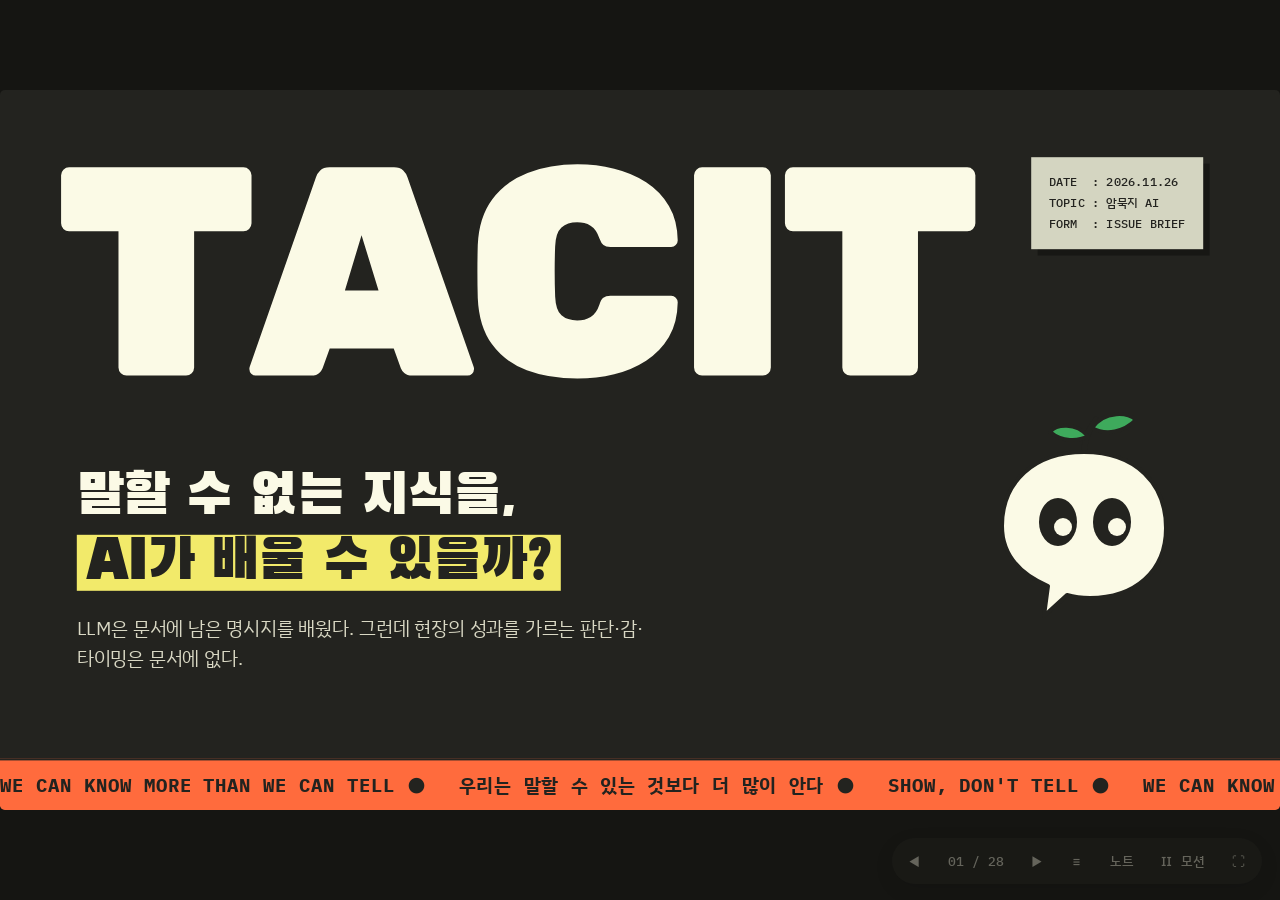
==== commit 2100b540: "Add Part 2 teacher practice guide deck and link it from Part 1 - practice/: 31-slide deck built from" ====
--- a/deck/index.html
+++ b/deck/index.html
@@ -9,7 +9,7 @@
 <link href="https://fonts.googleapis.com/css2?family=Black+Han+Sans&family=IBM+Plex+Mono:wght@400;500;600&family=IBM+Plex+Sans+KR:wght@400;500;700&family=Rubik:wght@800;900&display=swap" rel="stylesheet">
 <link rel="stylesheet" href="deck.css">
 </head>
-<body>
+<body data-next="../practice/">
 <div class="frame"><main class="stage" id="stage">
 
 <!-- ===================== 01 COVER ===================== -->
@@ -421,11 +421,27 @@
   <aside class="notes"><p>마무리 멘트: “오늘 들은 내용 중 ‘딱 보면 아는’ 것이 하나라도 생겼다면, 그게 바로 암묵지입니다.”</p><p>질의응답 중 특정 챕터로 가려면 M → 타일 클릭.</p></aside>
 </section>
 
+<!-- ===================== 28 BRIDGE → PART 2 ===================== -->
+<section class="slide chapter" style="--c:var(--yellow)" aria-label="다음 교사 실천 가이드">
+  <div class="bignum rise" style="font-size:500px;bottom:-30px">→</div>
+  <div class="txt" style="top:150px"><div class="kicker rise" style="--d:1">NEXT — PART 2 · TEACHER PRACTICE GUIDE</div><h2 class="rise" style="--d:2;font-size:104px">교사 실천 가이드</h2><p class="rise" style="--d:3">p.24의 실천 포인트 셋을 근거 · 사례 · 양식으로.<br>내일 수업부터 바로 쓰는 실행 편.</p>
+    <div class="rise" style="--d:4;display:flex;gap:12px;margin-top:28px;flex-wrap:wrap">
+      <span class="chip" style="background:var(--green);font-size:16px;padding:10px 14px">01 언어화 루틴</span>
+      <span class="chip" style="background:var(--orange);font-size:16px;padding:10px 14px">02 교사의 손</span>
+      <span class="chip" style="background:var(--cream);font-size:16px;padding:10px 14px">03 사람 인프라</span>
+    </div>
+    <a class="rise" href="../practice/" style="--d:5;display:inline-block;margin-top:34px;background:var(--ink);color:var(--cream);font:600 20px/1 var(--f-mono);padding:18px 24px;border-radius:99px;text-decoration:none;letter-spacing:.06em">실천 가이드 시작 →</a>
+    <p class="rise" style="--d:6;font:500 17px/1.4 var(--f-mono);margin-top:16px;opacity:.7">→ / Space 를 누르면 2부로 이어집니다</p>
+  </div>
+  <div class="m ambient bob" data-mascot="ink"></div>
+  <aside class="notes"><p>1부 끝. → 키를 한 번 더 누르면 2부(교사 실천 가이드) 표지로 넘어갑니다. 2부 첫 장에서 ← 를 누르면 이 장으로 돌아옵니다.</p></aside>
+</section>
+
 </main></div>
 
 <nav class="ctrl" aria-label="발표 조작">
   <button id="bPrev" aria-label="이전">◀</button>
-  <span class="count" id="count">01 / 27</span>
+  <span class="count" id="count">01 / 28</span>
   <button id="bNext" aria-label="다음">▶</button>
   <button id="bMap" aria-label="목차">≡</button>
   <button id="bNotes" aria-pressed="false" aria-label="발표자 노트">노트</button>
--- a/deck/deck.css
+++ b/deck/deck.css
@@ -46,6 +46,8 @@
 .tag-ask{display:inline-block;background:var(--yellow);color:var(--ink);font:600 18px/1 var(--f-mono);padding:10px 14px;letter-spacing:.08em;border-radius:3px}
 
 /* steps */
+[data-only]{display:none}
+[data-only].only-on{display:block;animation:rise .5s both}
 [data-step]{opacity:0;transform:translateY(22px);transition:opacity .5s ease,transform .5s cubic-bezier(.2,.8,.2,1)}
 [data-step].on{opacity:1;transform:none}
 .dimmed{opacity:.28!important}
